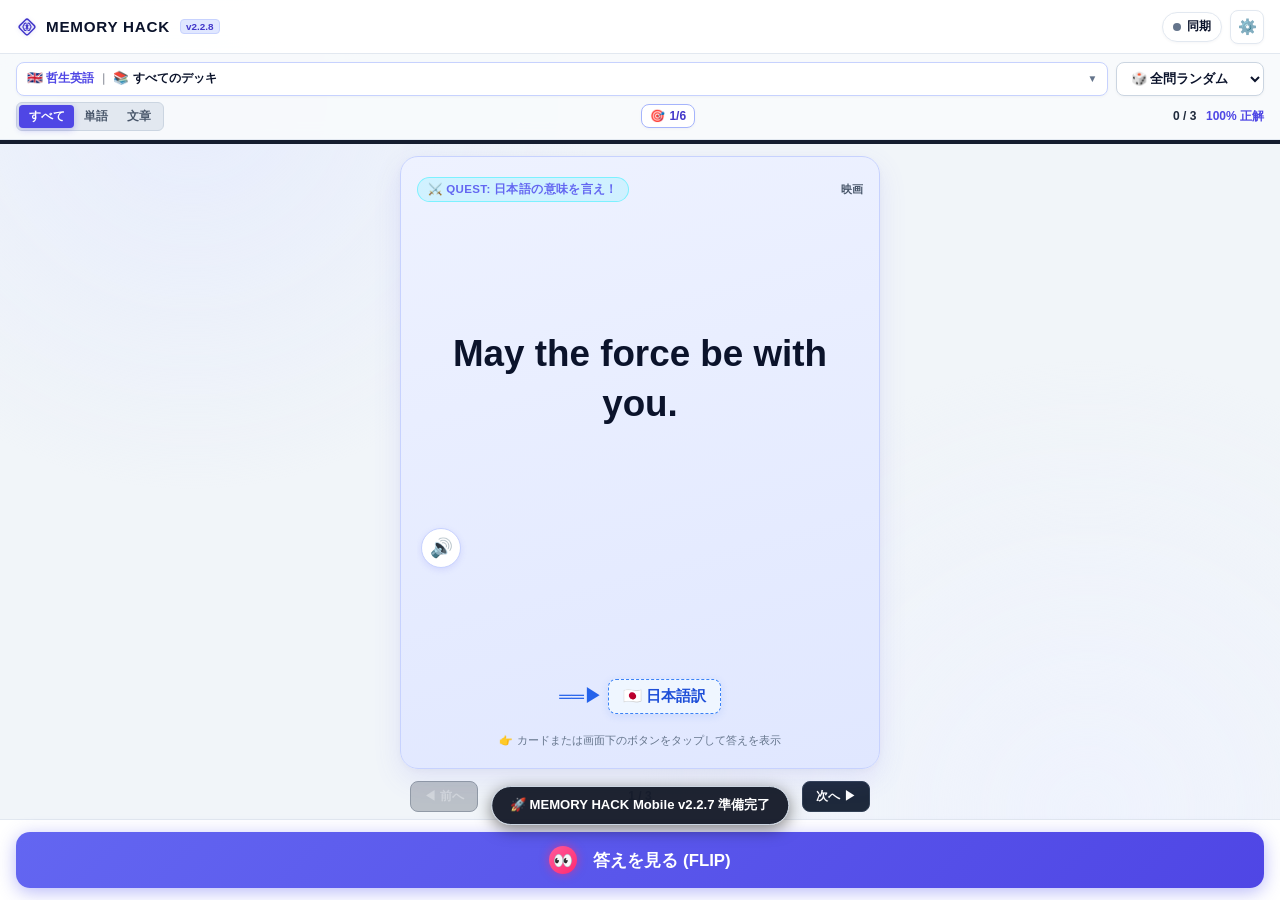
==== index.html @ 95573157 "feat: implement auto-player mode with option in study filter and thumb reach controls" ====
<!DOCTYPE html>
<html lang="ja">
<head>
  <meta charset="UTF-8">
  <meta name="viewport" content="width=device-width, initial-scale=1.0, maximum-scale=1.0, user-scalable=no, viewport-fit=cover">
  <title>MEMORY HACK Mobile</title>
  
  <!-- PWA & Mobile Web App Meta -->
  <link rel="manifest" href="manifest.json">
  <meta name="theme-color" content="#0a0e17">
  <meta name="mobile-web-app-capable" content="yes">
  <meta name="apple-mobile-web-app-capable" content="yes">
  <meta name="apple-mobile-web-app-status-bar-style" content="black-translucent">
  <meta name="apple-mobile-web-app-title" content="MEMORY HACK">
  <link rel="apple-touch-icon" sizes="192x192" href="assets/icon-192.png">
  <link rel="apple-touch-icon" sizes="512x512" href="assets/icon-512.png">
  <link rel="icon" type="image/png" sizes="192x192" href="assets/icon-192.png">
  <link rel="icon" type="image/png" sizes="512x512" href="assets/icon-512.png">
  <!-- Cache Prevention Meta -->
  <meta http-equiv="Cache-Control" content="no-cache, no-store, must-revalidate">
  <meta http-equiv="Pragma" content="no-cache">
  <meta http-equiv="Expires" content="0">

  <!-- Styles -->
  <link rel="stylesheet" href="css/mobile.css?v=2.2.8">
</head>
<body>

  <div id="app-container">

    <!-- PWA Install Banner -->
    <div id="pwa-install-banner" class="pwa-banner hidden">
      <span>📱 ホーム画面に追加してアプリとして使えます</span>
      <button class="btn-install-pwa" onclick="App.installPwa()">追加</button>
    </div>

    <!-- 1. Top Bar -->
    <header class="top-bar">
      <div class="brand-section">
        <span class="brand-logo" id="brand-logo">
          <span class="logo-sword" aria-label="Sword logo">⚔️</span>
          <svg class="logo-intellect" viewBox="0 0 24 24" width="22" height="22" fill="none" xmlns="http://www.w3.org/2000/svg" aria-label="Memory Hack intellect logo">
            <rect x="12" y="2.5" width="13.4" height="13.4" rx="2.5" transform="rotate(45 12 2.5)" stroke="currentColor" stroke-width="1.6" class="logo-svg-frame"/>
            <path d="M10.8 7.8C9.5 7.8 8.6 8.7 8.6 10C8.1 10.3 7.6 10.9 7.6 11.8C7.6 12.7 8.1 13.3 8.6 13.6C8.6 14.9 9.5 15.8 10.8 15.8" stroke="currentColor" stroke-width="1.3" stroke-linecap="round"/>
            <path d="M13.2 7.8C14.5 7.8 15.4 8.7 15.4 10C15.9 10.3 16.4 10.9 16.4 11.8C16.4 12.7 15.9 13.3 15.4 13.6C15.4 14.9 14.5 15.8 13.2 15.8" stroke="currentColor" stroke-width="1.3" stroke-linecap="round"/>
            <path d="M10.8 10.2H13.2M10.8 13.4H13.2M12 8.5V15.1" stroke="currentColor" stroke-width="1.2" stroke-linecap="round"/>
            <circle cx="12" cy="11.8" r="1.3" fill="currentColor"/>
          </svg>
          <img class="logo-muichiro" src="assets/muichiro_avatar.png" alt="時透無一郎">
        </span>
        <span class="brand-title">MEMORY HACK</span>
        <span class="brand-ver-badge">v2.2.8</span>
      </div>

      <div class="top-actions">
        <!-- 同期ボタン -->
        <button id="btn-sync" class="sync-btn" onclick="SyncManager.pullDeck()" title="Master Systemからカードを取得">
          <span id="sync-status-badge" class="sync-badge"></span>
          <span id="sync-status-label">同期</span>
        </button>

        <!-- 設定ボタン -->
        <button class="icon-btn" onclick="App.openSettingsModal()" title="設定">
          ⚙️
        </button>
      </div>
    </header>

    <!-- 2. Control & Filter Strip -->
    <section class="control-strip">
      <!-- 行1: デッキ選択ボトムシート起動ボタン ＆ 出題モードセレクター -->
      <div class="strip-row-1">
        <!-- デッキ階層選択ボタン -->
        <div class="deck-select-wrap">
          <button id="btn-deck-trigger" class="deck-chip-btn" onclick="App.openHierarchyModal()" title="学習プロジェクトおよびデッキ・ツリー階層を選択">
            <span id="deck-select-label" class="deck-label-text">📚 すべてのデッキ</span>
            <span class="dropdown-caret">▼</span>
          </button>
        </div>

        <!-- 5大出題モード選択セレクター -->
        <div class="mode-select-wrap">
          <select id="study-filter-mode" class="mobile-select mode-select" onchange="StudyManager.setFilterMode(this.value)">
            <option value="due">⏳ 忘却曲線の期日順</option>
            <option value="all_random">🎲 全問ランダム</option>
            <option value="weak">🔥 苦手カード優先</option>
            <option value="mistakes_today">🎯 誤答完全クリア特訓</option>
            <option value="sequence">🔢 シーケンス順出題</option>
            <option value="auto_play">🎧 オートプレイヤー</option>
          </select>
        </div>
      </div>

      <!-- 行2: 出題パターン ＆ 進捗 (単語/文章セレクターは汎用化に伴い非表示) -->
      <div class="strip-row-2">
        <!-- 単語/文章フィルター (非表示) -->
        <div class="type-filter-group hidden">
          <button class="type-filter-btn active" data-type="all">すべて</button>
          <button class="type-filter-btn" data-type="word">単語</button>
          <button class="type-filter-btn" data-type="sentence">文章</button>
        </div>

        <!-- パターン選択ボタン -->
        <button class="pattern-chip-btn" onclick="App.openModal('modal-patterns')">
          <span>🎯</span>
          <span id="pattern-btn-count">6/6</span>
        </button>

        <!-- 進捗情報 -->
        <div class="session-stats-info">
          <span id="session-progress-text">0 / 0</span>
          <span id="session-accuracy-text" class="stat-acc">100% 正解</span>
        </div>
      </div>
    </section>

    <!-- 3. Progress Bar -->
    <div class="progress-container">
      <div id="session-progress-bar" class="progress-bar-fill"></div>
    </div>

    <!-- 4. Main Stage (Card) -->
    <main class="stage-container">
      <div id="card-stage">
        <!-- JavaScript (StudyManager) により動的レンダリング -->
      </div>
    </main>

    <!-- 5. Bottom Action Bar (Thumb Reach Zone) -->
    <footer id="bottom-action-bar" class="bottom-bar">
      <!-- JavaScript (StudyManager) により動的レンダリング (FLIP / ⭕ / ❌) -->
    </footer>

  </div>

  <!-- ========================================================================
       MODAL: 第0階層 教科（プロジェクト）選択（ボトムシート型）
       ======================================================================== -->
  <div id="modal-project" class="modal-overlay hidden" onclick="App.closeModal('modal-project')">
    <div class="modal-sheet bottom-sheet project-sheet" onclick="event.stopPropagation()">
      <div class="modal-header">
        <div class="modal-title-wrap">
          <h3 class="modal-title">📁 教科（プロジェクト）の選択</h3>
          <span class="modal-subtitle">学習するプロジェクト（第0階層）を切り替えます</span>
        </div>
        <button class="modal-close-btn" onclick="App.closeModal('modal-project')">✕</button>
      </div>

      <div id="project-list-container" class="project-list-content">
        <!-- App.renderProjectList により動的レンダリング -->
      </div>
    </div>
  </div>

  <!-- ========================================================================
       MODAL: デッキツリー階層選択（ボトムシート／アコーディオン型）
       ======================================================================== -->
  <div id="modal-hierarchy" class="modal-overlay hidden" onclick="App.closeModal('modal-hierarchy')">
    <div class="modal-sheet bottom-sheet hierarchy-sheet" onclick="event.stopPropagation()">
      <div class="modal-header">
        <div class="modal-title-wrap">
          <h3 class="modal-title">📚 デッキ・ツリー階層の選択</h3>
          <span class="modal-subtitle">「すべて」または各個別デッキをワンタップ選択</span>
        </div>
        <button class="modal-close-btn" onclick="App.closeModal('modal-hierarchy')">✕</button>
      </div>

      <div id="hierarchy-tree-container" class="hierarchy-tree-content">
        <!-- Hierarchy.renderTreeSheet により動的レンダリング -->
      </div>
    </div>
  </div>

  <!-- ========================================================================
       MODAL: 出題パターン設定 (6種類)
       ======================================================================== -->
  <div id="modal-patterns" class="modal-overlay hidden" onclick="App.closeModal('modal-patterns')">
    <div class="modal-sheet" onclick="event.stopPropagation()">
      <div class="modal-header">
        <h3 class="modal-title">🎯 出題パターンの選択 (全6種)</h3>
        <button class="modal-close-btn" onclick="App.closeModal('modal-patterns')">✕</button>
      </div>

      <div class="pattern-grid">
        <label class="pattern-item">
          <input type="checkbox" name="pattern_checkbox" value="en_to_ja" checked>
          <span class="pattern-label">⚔️ 英語 ➔ 日本語 (意味暗記)</span>
        </label>
        <label class="pattern-item">
          <input type="checkbox" name="pattern_checkbox" value="ja_to_en" checked>
          <span class="pattern-label">🛡️ 日本語 ➔ 英語 (英作文・想起)</span>
        </label>
        <label class="pattern-item">
          <input type="checkbox" name="pattern_checkbox" value="audio_to_ja" checked>
          <span class="pattern-label">🎧 音声リスニング ➔ 日本語</span>
        </label>
        <label class="pattern-item">
          <input type="checkbox" name="pattern_checkbox" value="audio_to_en" checked>
          <span class="pattern-label">✍️ 音声ディクテーション ➔ 英語</span>
        </label>
        <label class="pattern-item">
          <input type="checkbox" name="pattern_checkbox" value="ja_to_audio" checked>
          <span class="pattern-label">🗣️ 日本語 ➔ 正しい発音確認</span>
        </label>
        <label class="pattern-item">
          <input type="checkbox" name="pattern_checkbox" value="en_to_audio" checked>
          <span class="pattern-label">🔊 英語 ➔ ネイティブ発音チェック</span>
        </label>
      </div>

      <div class="modal-actions-bar">
        <button class="btn-modal-action" onclick="App.toggleAllPatterns(true)">すべて選択</button>
        <button class="btn-modal-action" id="btn-pattern-deselect-all" onclick="App.toggleAllPatterns(false)">全解除 (英➔日のみ)</button>
        <button class="btn-modal-action primary" onclick="App.closeModal('modal-patterns')">決定</button>
      </div>
    </div>
  </div>

  <!-- ========================================================================
       MODAL: 設定 (Webhook URL / 音声など)
       ======================================================================== -->
  <div id="modal-settings" class="modal-overlay hidden" onclick="App.closeModal('modal-settings')">
    <div class="modal-sheet" onclick="event.stopPropagation()">
      <div class="modal-header">
        <div class="modal-title-wrap">
          <h3 class="modal-title">⚙️ 設定</h3>
          <span class="modal-subtitle">MEMORY HACK Mobile v2.2.8</span>
        </div>
        <button class="modal-close-btn" onclick="App.closeModal('modal-settings')">✕</button>
      </div>

      <div class="form-group">
        <label class="form-label">Master System (GAS Webhook URL)</label>
        <input type="url" id="setting-webhook-url" class="form-input" placeholder="https://script.google.com/macros/s/..." />
        <small style="color: var(--color-text-muted); font-size: 0.7rem; margin-top: 2px;">
          ※ 親PC（Master System）と同じGAS URLを指定することで、カードデータが自動受信されます。
        </small>
      </div>

      <div class="form-group" style="margin-top: 0.5rem;">
        <label class="form-checkbox-label">
          <input type="checkbox" id="setting-auto-audio" checked />
          <span>🔊 音声を自動再生する (リスニング出題時・解答表示時)</span>
        </label>
      </div>

      <!-- 利用者プロファイル設定 (家族マルチアカウント仕分け) -->
      <div class="form-group" style="margin-top: 0.8rem; padding-top: 0.8rem; border-top: 1px solid var(--border-color);">
        <label class="form-label" style="font-weight: 700; color: var(--color-cyan);">👤 このスマホの利用者 (プロファイル)</label>
        <select id="setting-device-profile" class="mobile-select" style="width: 100%; margin-top: 4px;">
          <option value="all">🌐 すべて (全員分の教材を受信)</option>
          <option value="father">👑 自分 (哲生)</option>
          <option value="son">👦 息子 (陽哲)</option>
          <option value="daughter">👧 娘 (恵蓮)</option>
          <option value="mother">👩 妻</option>
          <option value="guest">🌐 外部</option>
        </select>
        <small style="color: var(--color-text-muted); font-size: 0.7rem; margin-top: 2px; display: block;">
          ※ 設定後、「同期」を押すと、指定したメンバー宛ての教材だけに自動仕分けされます。
        </small>
      </div>

      <!-- テーマ設定 -->
      <div class="form-group" style="margin-top: 0.8rem; padding-top: 0.8rem; border-top: 1px solid var(--border-color);">
        <label class="form-label" style="font-weight: 700; color: var(--color-cyan);">🎨 ビジュアルテーマ</label>
        <select id="setting-mobile-theme" class="mobile-select" style="width: 100%; margin-top: 4px;" onchange="App.applyTheme(this.value)">
          <option value="light">ライト</option>
          <option value="dark">ダーク</option>
          <option value="bloxfruits">Roblox</option>
          <option value="muichiro">鬼滅（無一郎）</option>
        </select>
      </div>
<div class="form-group" style="margin-top: 1rem; padding-top: 0.8rem; border-top: 1px solid var(--color-border);">
        <label class="form-label" style="color: var(--color-accent-blue);">🔄 アプリの強制最新化</label>
        <button type="button" class="btn-modal-action" style="width: 100%; border-color: var(--color-accent-blue); color: var(--color-accent-blue);" onclick="App.forceRefresh()">
          🗑️ キャッシュを全消去して最新版を取得
        </button>
        <small style="color: var(--color-text-muted); font-size: 0.7rem; margin-top: 4px; display: block;">
          ※ カードの表示が変わらないなど、端末の古いキャッシュが残っている場合に実行してください。
        </small>
      </div>

      <div class="modal-actions-bar" style="margin-top: 1rem;">
        <button class="btn-modal-action" onclick="App.closeModal('modal-settings')">キャンセル</button>
        <button class="btn-modal-action primary" onclick="App.saveSettings()">保存する</button>
      </div>
    </div>
  </div>

  <!-- Toast Notification -->
  <div id="app-toast" class="toast"></div>

  <!-- Lightbox Modal for Universal Flashcard Image Zoom -->
  <div id="image-lightbox-modal" class="image-lightbox-modal hidden" onclick="StudyManager.closeLightbox()">
    <div class="lightbox-content-wrap" onclick="event.stopPropagation()">
      <button class="lightbox-close-btn" onclick="StudyManager.closeLightbox()" title="閉じる">✕</button>
      <img id="lightbox-img-el" class="lightbox-img" src="" alt="拡大画像">
    </div>
  </div>

  <!-- Scripts (Cache-busted with ?v=2.2.8) -->
  <script src="js/config.js?v=2.2.8"></script>
  <script src="js/storage.js?v=2.2.8"></script>
  <script src="js/srs.js?v=2.2.8"></script>
  <script src="js/hierarchy.js?v=2.2.8"></script>
  <script src="js/audio.js?v=2.2.8"></script>
  <script src="js/sync.js?v=2.2.8"></script>
  <script src="js/study.js?v=2.2.8"></script>
  <script src="js/app.js?v=2.2.8"></script>
</body>
</html>
---- css/mobile.css ----
/* ==========================================================================
   MEMORY HACK MOBILE - Dark Cyber & Blox Fruits Theme
   Optimized for Android / Mobile Touch Ergonomics
   ========================================================================== */

:root {
  --bg-main: #0a0e17;
  --bg-card: #121826;
  --bg-card-flipped: #151d2f;
  --bg-header: #0e1422;
  --border-color: #26334d;
  --border-focus: #00f0ff;
  
  --color-gold: #ffb800;
  --color-gold-glow: rgba(255, 184, 0, 0.35);
  --color-cyan: #00f0ff;
  --color-cyan-glow: rgba(0, 240, 255, 0.35);
  --color-green: #10b981;
  --color-red: #ef4444;
  --color-text-main: #f1f5f9;
  --color-text-sub: #94a3b8;
  --color-text-muted: #64748b;

  --safe-top: env(safe-area-inset-top, 0px);
  --safe-bottom: env(safe-area-inset-bottom, 0px);
}

* {
  box-sizing: border-box;
  margin: 0;
  padding: 0;
  -webkit-tap-highlight-color: transparent;
}

html, body {
  width: 100%;
  height: 100%;
  overflow: hidden;
  background-color: var(--bg-main);
  color: var(--color-text-main);
  font-family: -apple-system, BlinkMacSystemFont, "Segoe UI", Roboto, "Helvetica Neue", Arial, "Hiragino Kaku Gothic ProN", "Meiryo", sans-serif;
  touch-action: manipulation;
  user-select: none;
  -webkit-user-select: none;
}

#app-container {
  display: flex;
  flex-direction: column;
  height: 100%;
  height: 100dvh;
  padding-top: var(--safe-top);
  padding-bottom: var(--safe-bottom);
  position: relative;
}

/* ==========================================================================
   Top App Bar
   ========================================================================== */
.top-bar {
  display: flex;
  align-items: center;
  justify-content: space-between;
  padding: 0.6rem 1rem;
  background: var(--bg-header);
  border-bottom: 1px solid var(--border-color);
  z-index: 10;
}

.brand-section {
  display: flex;
  align-items: center;
  gap: 0.5rem;
}

.brand-logo {
  display: inline-flex;
  align-items: center;
  justify-content: center;
  font-size: 1.25rem;
  filter: drop-shadow(0 0 4px var(--color-cyan));
  vertical-align: middle;
}

.brand-logo .logo-sword {
  display: inline-block;
  line-height: 1;
}

.brand-logo .logo-intellect {
  display: none;
  width: 22px;
  height: 22px;
}

.brand-logo .logo-muichiro {
  display: none;
}

.brand-title {
  font-size: 0.95rem;
  font-weight: 800;
  letter-spacing: 0.05em;
  background: linear-gradient(135deg, #00f0ff 0%, #ffb800 100%);
  -webkit-background-clip: text;
  -webkit-text-fill-color: transparent;
}

.brand-ver-badge {
  font-size: 0.62rem;
  font-weight: 800;
  background: rgba(0, 240, 255, 0.12);
  color: var(--color-cyan);
  border: 1px solid rgba(0, 240, 255, 0.4);
  padding: 1px 5px;
  border-radius: 4px;
  letter-spacing: 0;
  margin-left: 2px;
}

/* ==========================================================================
   Project Pill Selector (Tier 0 / 教科選択)
   ========================================================================== */
.project-pill-wrap {
  display: flex;
  align-items: center;
  flex-shrink: 1;
  min-width: 0;
  margin: 0 0.4rem;
}

.project-pill-btn {
  display: inline-flex;
  align-items: center;
  gap: 0.35rem;
  background: rgba(0, 240, 255, 0.08);
  border: 1px solid rgba(0, 240, 255, 0.35);
  border-radius: 9999px;
  padding: 0.32rem 0.65rem;
  color: var(--color-text-main);
  font-size: 0.76rem;
  font-weight: 700;
  cursor: pointer;
  max-width: 140px;
  transition: all 0.2s ease;
  white-space: nowrap;
}

.project-pill-btn:hover, .project-pill-btn:active {
  background: rgba(0, 240, 255, 0.18);
  border-color: var(--color-cyan);
  box-shadow: 0 0 10px var(--color-cyan-glow);
}

#project-icon {
  font-size: 0.95rem;
  line-height: 1;
  flex-shrink: 0;
}

#project-name {
  overflow: hidden;
  text-overflow: ellipsis;
  white-space: nowrap;
}

.project-pill-btn .dropdown-caret {
  font-size: 0.65rem;
  color: var(--color-cyan);
  margin-left: 2px;
  flex-shrink: 0;
}

.top-actions {
  display: flex;
  align-items: center;
  gap: 0.5rem;
  flex-shrink: 0;
}

.sync-btn {
  display: inline-flex;
  align-items: center;
  gap: 0.35rem;
  background: #1a2336;
  border: 1px solid var(--border-color);
  border-radius: 9999px;
  padding: 0.35rem 0.65rem;
  color: var(--color-text-main);
  font-size: 0.75rem;
  font-weight: 600;
  cursor: pointer;
  transition: all 0.2s ease;
  flex-shrink: 0;
  white-space: nowrap;
}

.sync-badge {
  width: 8px;
  height: 8px;
  border-radius: 50%;
  background: #64748b;
}

.sync-badge.syncing {
  background: var(--color-gold);
  box-shadow: 0 0 8px var(--color-gold);
  animation: pulse 1s infinite;
}

.sync-badge.success {
  background: var(--color-green);
  box-shadow: 0 0 6px var(--color-green);
}

.sync-badge.update-available {
  background: var(--color-cyan);
  box-shadow: 0 0 8px var(--color-cyan);
  animation: pulse 1s infinite;
}

.sync-badge.error {
  background: var(--color-red);
}

@keyframes pulse {
  0% { transform: scale(1); opacity: 1; }
  50% { transform: scale(1.3); opacity: 0.6; }
  100% { transform: scale(1); opacity: 1; }
}

.icon-btn {
  background: #1a2336;
  border: 1px solid var(--border-color);
  border-radius: 8px;
  width: 34px;
  height: 34px;
  display: flex;
  align-items: center;
  justify-content: center;
  font-size: 0.95rem;
  cursor: pointer;
  color: var(--color-text-main);
}

/* ==========================================================================
   Filter & Deck Control Strip
   ========================================================================== */
.control-strip {
  display: flex;
  flex-direction: column;
  gap: 0.4rem;
  padding: 0.5rem 1rem;
  background: rgba(14, 20, 34, 0.75);
  border-bottom: 1px solid rgba(38, 51, 77, 0.5);
  backdrop-filter: blur(8px);
}

.strip-row-1 {
  display: flex;
  gap: 0.5rem;
  align-items: center;
}

.deck-select-wrap {
  flex: 1;
  min-width: 0;
}

.deck-chip-btn {
  width: 100%;
  background: #151d2f;
  border: 1px solid var(--border-color);
  color: var(--color-text-main);
  padding: 0.45rem 0.6rem;
  border-radius: 8px;
  font-size: 0.78rem;
  font-weight: 700;
  display: flex;
  align-items: center;
  justify-content: space-between;
  gap: 0.35rem;
  cursor: pointer;
  text-align: left;
  transition: all 0.2s ease;
  min-width: 0;
}

.deck-chip-btn:active {
  border-color: var(--color-cyan);
  background: #1a243a;
}

.deck-label-text {
  overflow: hidden;
  text-overflow: ellipsis;
  white-space: nowrap;
  flex: 1;
  min-width: 0;
  display: inline-flex;
  align-items: center;
  gap: 0.2rem;
}

.deck-trigger-proj {
  font-weight: 800;
  color: var(--color-cyan);
  flex-shrink: 0;
  font-size: 0.78rem;
}

.deck-trigger-sep {
  opacity: 0.45;
  font-size: 0.7rem;
  flex-shrink: 0;
  margin: 0 1px;
}

.deck-trigger-deck {
  overflow: hidden;
  text-overflow: ellipsis;
  white-space: nowrap;
  min-width: 0;
  font-size: 0.78rem;
}

.dropdown-caret {
  font-size: 0.62rem;
  color: var(--color-text-muted);
}

.mode-select-wrap {
  flex: 0 0 148px;
  max-width: 155px;
}

.mode-select {
  width: 100%;
  background: #151d2f;
  border: 1px solid var(--color-gold);
  color: var(--color-gold);
  padding: 0.42rem 0.45rem;
  border-radius: 8px;
  font-size: 0.74rem;
  font-weight: 700;
  outline: none;
  cursor: pointer;
}

.mobile-select {
  width: 100%;
  background: #151d2f;
  border: 1px solid var(--border-color);
  color: var(--color-text-main);
  padding: 0.45rem 0.6rem;
  border-radius: 8px;
  font-size: 0.82rem;
  font-weight: 600;
  outline: none;
}

.pattern-chip-btn {
  background: #151d2f;
  border: 1px solid var(--color-gold);
  color: var(--color-gold);
  border-radius: 8px;
  padding: 0.25rem 0.5rem;
  font-size: 0.75rem;
  font-weight: 700;
  white-space: nowrap;
  display: flex;
  align-items: center;
  gap: 0.25rem;
  cursor: pointer;
}

.strip-row-2 {
  display: flex;
  justify-content: space-between;
  align-items: center;
}

.type-filter-group {
  display: flex;
  background: #151d2f;
  border-radius: 6px;
  padding: 2px;
  border: 1px solid var(--border-color);
}

.type-filter-btn {
  background: transparent;
  border: none;
  color: var(--color-text-sub);
  padding: 0.25rem 0.6rem;
  border-radius: 4px;
  font-size: 0.72rem;
  font-weight: 600;
  cursor: pointer;
}

.type-filter-btn.active {
  background: #26334d;
  color: var(--color-cyan);
}

.session-stats-info {
  display: flex;
  align-items: center;
  gap: 0.6rem;
  font-size: 0.75rem;
  color: var(--color-text-sub);
  font-weight: 600;
}

.stat-acc {
  color: var(--color-gold);
}

/* ==========================================================================
   Progress Bar
   ========================================================================== */
.progress-container {
  width: 100%;
  height: 4px;
  background: #151d2f;
  position: relative;
}

.progress-bar-fill {
  height: 100%;
  background: linear-gradient(90deg, var(--color-cyan) 0%, var(--color-gold) 100%);
  width: 0%;
  transition: width 0.25s ease;
  box-shadow: 0 0 6px var(--color-cyan);
}

/* ==========================================================================
   Card Main Stage
   ========================================================================== */
.stage-container {
  flex: 1;
  display: flex;
  flex-direction: column;
  padding: 0.75rem 1rem;
  overflow-y: auto;
  position: relative;
}

.study-card {
  flex: none;
  min-height: 280px;
  background: var(--bg-card);
  border: 2px solid var(--border-color);
  border-radius: 16px;
  display: flex;
  flex-direction: column;
  padding: 1.25rem 1rem;
  position: relative;
  box-shadow: 0 8px 24px rgba(0, 0, 0, 0.4);
  cursor: pointer;
  transition: border-color 0.2s, background 0.2s, transform 0.15s ease;
}

.study-card:active {
  transform: scale(0.99);
}

.study-card.is-flipped {
  background: var(--bg-card-flipped);
  border-color: #3b4d75;
}

.card-top-info {
  display: flex;
  align-items: center;
  justify-content: space-between;
  margin-bottom: 1rem;
}

.quest-badge {
  font-size: 0.72rem;
  font-weight: 800;
  letter-spacing: 0.03em;
  padding: 0.25rem 0.65rem;
  border-radius: 9999px;
  text-transform: uppercase;
  border: 1px solid transparent;
}

.badge-en-ja { background: rgba(0, 240, 255, 0.12); color: var(--color-cyan); border-color: rgba(0, 240, 255, 0.4); }
.badge-ja-en { background: rgba(255, 184, 0, 0.12); color: var(--color-gold); border-color: rgba(255, 184, 0, 0.4); }
.badge-audio-ja, .badge-audio-en { background: rgba(168, 85, 247, 0.15); color: #c084fc; border-color: rgba(168, 85, 247, 0.4); }
.badge-ja-audio, .badge-en-audio { background: rgba(16, 185, 129, 0.15); color: var(--color-green); border-color: rgba(16, 185, 129, 0.4); }
.badge-default { background: #26334d; color: #fff; }

.deck-tag {
  font-size: 0.7rem;
  color: var(--color-text-muted);
  font-weight: 600;
}

.card-body {
  flex: 1;
  display: flex;
  flex-direction: column;
  justify-content: flex-start;
  align-items: center;
  text-align: center;
  width: 100%;
}

.card-body > .card-prompt-container,
.card-body > .card-answer-block,
.card-body > .audio-prompt-box {
  margin: auto 0;
}

.card-prompt-container {
  width: 100%;
  text-align: center;
  padding: 12px 4px;
  box-sizing: border-box;
}

.card-prompt-target {
  margin: 10px 0;
  width: 100%;
  text-align: center;
}

.card-target-guide {
  color: #38bdf8;
  font-size: 1.05rem;
  font-weight: bold;
  margin-top: 12px;
  text-align: center;
}

.card-answer-badge {
  font-size: 0.85rem;
  color: #94a3b8;
  margin-bottom: 6px;
  text-align: center;
}

/* 繝｢繝舌う繝ｫ迚亥・鬘碁擇繝ｻ隗｣遲秘擇繝・く繧ｹ繝医・謾ｹ陦後♀繧医・繧ｹ繝壹・繧ｹ菫晄戟 (v2.2.4) */
.card-prompt-text,
.card-prompt-text span,
.card-prompt-target,
.card-prompt-target span,
.card-answer-main,
.card-answer-main span {
  white-space: pre-wrap;
  word-break: break-word;
}

.card-prompt-text {
  font-size: 1.75rem;
  font-weight: 800;
  line-height: 1.35;
  word-break: break-word;
  white-space: pre-wrap;
}

.card-prompt-text.en {
  color: var(--color-gold);
  text-shadow: 0 0 12px var(--color-gold-glow);
}

.card-prompt-text.ja {
  color: var(--color-text-main);
}

/* Audio Prompt in question mode */
.audio-prompt-box {
  display: flex;
  flex-direction: column;
  align-items: center;
  gap: 0.8rem;
  padding: 1.5rem;
  border-radius: 12px;
  background: rgba(168, 85, 247, 0.1);
  border: 1px dashed rgba(168, 85, 247, 0.4);
}

.audio-pulse-icon {
  font-size: 3rem;
  animation: float-pulse 2s infinite ease-in-out;
}

@keyframes float-pulse {
  0%, 100% { transform: scale(1); }
  50% { transform: scale(1.15); filter: drop-shadow(0 0 12px #a855f7); }
}

.audio-prompt-text {
  font-size: 0.85rem;
  color: #c084fc;
  font-weight: 700;
}

/* Flipped Answer Content */
.card-answer-block {
  width: 100%;
  margin-bottom: 0.8rem;
}

.card-answer-row {
  display: flex;
  align-items: center;
  justify-content: center;
  gap: 0.6rem;
  margin-bottom: 0.25rem;
}

.card-answer-main {
  font-size: 1.8rem;
  font-weight: 900;
  line-height: 1.3;
  white-space: pre-wrap;
  word-break: break-word;
}

.card-answer-main.en {
  color: var(--color-gold);
  text-shadow: 0 0 12px var(--color-gold-glow);
}

.card-answer-main.ja {
  color: var(--color-cyan);
  text-shadow: 0 0 12px var(--color-cyan-glow);
}

.speaker-btn {
  background: #1a2336;
  border: 1px solid var(--border-color);
  border-radius: 50%;
  width: 40px;
  height: 40px;
  font-size: 1.15rem;
  cursor: pointer;
  display: flex;
  align-items: center;
  justify-content: center;
  color: #fff;
  flex-shrink: 0;
  transition: transform 0.1s;
}

.speaker-btn:active {
  transform: scale(0.9);
  background: var(--color-cyan);
}

.card-answer-sub {
  font-size: 1rem;
  color: var(--color-text-sub);
  font-weight: 600;
}

/* Example Box */
.example-box {
  width: 100%;
  background: rgba(14, 20, 34, 0.85);
  border: 1px solid var(--border-color);
  border-radius: 10px;
  padding: 0.75rem;
  margin-top: 0.6rem;
  text-align: left;
}

.example-header {
  display: flex;
  justify-content: space-between;
  align-items: center;
  margin-bottom: 0.3rem;
}

.example-badge {
  font-size: 0.65rem;
  font-weight: 800;
  background: #26334d;
  color: var(--color-cyan);
  padding: 2px 6px;
  border-radius: 4px;
}

.example-speaker-btn {
  background: transparent;
  border: none;
  font-size: 0.85rem;
  cursor: pointer;
  color: var(--color-text-sub);
}

.example-en {
  font-size: 0.9rem;
  color: #e2e8f0;
  line-height: 1.4;
  margin-bottom: 0.25rem;
}

.example-ja {
  font-size: 0.78rem;
  color: var(--color-text-sub);
  line-height: 1.35;
}

/* Advice Accordion */
.advice-accordion {
  width: 100%;
  background: rgba(255, 184, 0, 0.06);
  border: 1px solid rgba(255, 184, 0, 0.25);
  border-radius: 10px;
  padding: 0.6rem;
  margin-top: 0.6rem;
  text-align: left;
  cursor: default;
}

.advice-header {
  display: flex;
  justify-content: space-between;
  align-items: center;
}

.advice-title {
  font-size: 0.75rem;
  font-weight: 700;
  color: var(--color-gold);
}

.advice-arrow {
  font-size: 0.65rem;
  color: var(--color-gold);
}

.advice-body {
  margin-top: 0.5rem;
  font-size: 0.75rem;
  line-height: 1.45;
  color: #cbd5e1;
  white-space: pre-line;
  border-top: 1px dashed rgba(255, 184, 0, 0.2);
  padding-top: 0.5rem;
}

.card-flip-hint {
  font-size: 0.68rem;
  color: var(--color-text-muted);
  text-align: center;
  margin-top: 0.5rem;
}

/* ==========================================================================
   Bottom Action Bar (Thumb Reach Zone)
   ========================================================================== */
.bottom-bar {
  padding: 0.75rem 1rem;
  background: var(--bg-header);
  border-top: 1px solid var(--border-color);
  display: flex;
  gap: 0.75rem;
  z-index: 10;
  flex-shrink: 0;
}

.btn-action {
  flex: 1;
  height: 56px;
  border-radius: 14px;
  border: none;
  font-size: 1.05rem;
  font-weight: 800;
  display: flex;
  align-items: center;
  justify-content: center;
  gap: 0.5rem;
  cursor: pointer;
  box-shadow: 0 4px 12px rgba(0, 0, 0, 0.3);
  transition: transform 0.1s ease, filter 0.1s ease;
}

.btn-action:active {
  transform: scale(0.96);
  filter: brightness(1.2);
}

.btn-flip {
  background: linear-gradient(135deg, #1e293b 0%, #334155 100%);
  color: var(--color-cyan);
  border: 1.5px solid var(--color-cyan);
  box-shadow: 0 0 12px var(--color-cyan-glow);
}

.btn-wrong {
  background: linear-gradient(135deg, #7f1d1d 0%, #991b1b 100%);
  color: #fff;
  border: 1.5px solid var(--color-red);
}

.btn-correct {
  background: linear-gradient(135deg, #065f46 0%, #047857 100%);
  color: #fff;
  border: 1.5px solid var(--color-green);
  box-shadow: 0 0 12px rgba(16, 185, 129, 0.3);
}

.action-icon {
  font-size: 1.25rem;
}

/* ==========================================================================
   Modals
   ========================================================================== */
.modal-overlay {
  position: fixed;
  top: 0;
  left: 0;
  right: 0;
  bottom: 0;
  background: rgba(0, 0, 0, 0.75);
  backdrop-filter: blur(4px);
  z-index: 100;
  display: flex;
  align-items: flex-end;
}

.modal-overlay.hidden {
  display: none;
}

.modal-sheet {
  width: 100%;
  max-height: 85vh;
  background: #121826;
  border-top-left-radius: 20px;
  border-top-right-radius: 20px;
  border: 1px solid var(--border-color);
  border-bottom: none;
  padding: 1.25rem 1rem calc(1.25rem + var(--safe-bottom));
  display: flex;
  flex-direction: column;
  gap: 1rem;
  overflow-y: auto;
  animation: slideUp 0.25s ease-out;
}

@keyframes slideUp {
  from { transform: translateY(100%); }
  to { transform: translateY(0); }
}

.modal-header {
  display: flex;
  justify-content: space-between;
  align-items: center;
  border-bottom: 1px solid var(--border-color);
  padding-bottom: 0.75rem;
}

.modal-title {
  font-size: 1.05rem;
  font-weight: 800;
  color: var(--color-gold);
}

.modal-close-btn {
  background: transparent;
  border: none;
  font-size: 1.25rem;
  color: var(--color-text-sub);
  cursor: pointer;
}

.pattern-grid {
  display: grid;
  grid-template-columns: 1fr;
  gap: 0.6rem;
}

.pattern-item {
  display: flex;
  align-items: center;
  gap: 0.75rem;
  background: #1a2336;
  padding: 0.65rem 0.85rem;
  border-radius: 10px;
  border: 1px solid var(--border-color);
}

.pattern-item input[type="checkbox"] {
  width: 18px;
  height: 18px;
  accent-color: var(--color-gold);
}

.pattern-label {
  font-size: 0.85rem;
  font-weight: 600;
  color: var(--color-text-main);
}

.modal-actions-bar {
  display: flex;
  gap: 0.5rem;
  margin-top: 0.5rem;
}

.btn-modal-action {
  flex: 1;
  padding: 0.6rem;
  border-radius: 8px;
  border: 1px solid var(--border-color);
  background: #1a2336;
  color: var(--color-text-main);
  font-size: 0.8rem;
  font-weight: 700;
  cursor: pointer;
}

.btn-modal-action.primary {
  background: var(--color-gold);
  color: #0b0f19;
  border-color: var(--color-gold);
}

/* Settings Form */
.form-group {
  display: flex;
  flex-direction: column;
  gap: 0.35rem;
}

.form-label {
  font-size: 0.8rem;
  font-weight: 700;
  color: var(--color-text-sub);
}

.form-input {
  background: #1a2336;
  border: 1px solid var(--border-color);
  border-radius: 8px;
  padding: 0.6rem 0.75rem;
  color: #fff;
  font-size: 0.85rem;
  outline: none;
}

.form-input:focus {
  border-color: var(--color-cyan);
}

.form-checkbox-label {
  display: flex;
  align-items: center;
  gap: 0.6rem;
  font-size: 0.85rem;
  color: #f1f5f9;
  cursor: pointer;
}

/* Toast */
.toast {
  position: fixed;
  bottom: calc(75px + var(--safe-bottom));
  left: 50%;
  transform: translateX(-50%) translateY(20px);
  background: rgba(18, 24, 38, 0.95);
  border: 1px solid var(--border-color);
  color: #fff;
  padding: 0.6rem 1.1rem;
  border-radius: 9999px;
  font-size: 0.82rem;
  font-weight: 600;
  box-shadow: 0 4px 16px rgba(0, 0, 0, 0.5);
  opacity: 0;
  pointer-events: none;
  transition: all 0.25s ease;
  z-index: 200;
  white-space: nowrap;
}

.toast.show {
  transform: translateX(-50%) translateY(0);
  opacity: 1;
}

.toast.success { border-color: var(--color-green); color: #6ee7b7; }
.toast.error { border-color: var(--color-red); color: #fca5a5; }
.toast.warn { border-color: var(--color-gold); color: #fde047; }

/* Empty & Completed States */
.empty-state-box, .completed-box {
  display: flex;
  flex-direction: column;
  align-items: center;
  justify-content: center;
  text-align: center;
  padding: 2rem 1rem;
  gap: 0.8rem;
  margin: auto;
}

.empty-icon, .completed-icon {
  font-size: 3.5rem;
}

.btn-sync-action, .btn-restart {
  background: linear-gradient(135deg, var(--color-cyan) 0%, #0284c7 100%);
  color: #0b0f19;
  border: none;
  font-size: 0.95rem;
  font-weight: 800;
  padding: 0.75rem 1.5rem;
  border-radius: 12px;
  cursor: pointer;
  box-shadow: 0 0 12px var(--color-cyan-glow);
}

.completed-stats-grid {
  display: flex;
  gap: 0.75rem;
  margin: 1rem 0;
}

.c-stat-box {
  background: #1a2336;
  border: 1px solid var(--border-color);
  padding: 0.6rem 1rem;
  border-radius: 10px;
  display: flex;
  flex-direction: column;
  gap: 0.2rem;
}

.c-stat-label { font-size: 0.7rem; color: var(--color-text-sub); }
.c-stat-val { font-size: 1.25rem; font-weight: 900; }
.text-correct { color: var(--color-green); }
.text-gold { color: var(--color-gold); }

/* PWA Install Banner */
.pwa-banner {
  background: linear-gradient(90deg, #1e293b, #0f172a);
  border-bottom: 1px solid var(--color-cyan);
  padding: 0.5rem 1rem;
  display: flex;
  align-items: center;
  justify-content: space-between;
  font-size: 0.78rem;
  color: #ffffff;
}

.pwa-banner.hidden { display: none; }

.btn-install-pwa {
  background: var(--color-cyan);
  color: #0b0f19;
  border: none;
  padding: 0.25rem 0.6rem;
  border-radius: 6px;
  font-weight: 800;
  font-size: 0.75rem;
  cursor: pointer;
}

/* ==========================================================================
   Bottom Sheet Modal (Hierarchy Tree & Mobile Ergonomics)
   ========================================================================== */
.bottom-sheet {
  position: absolute;
  bottom: 0;
  left: 0;
  right: 0;
  max-height: 85vh;
  border-bottom-left-radius: 0 !important;
  border-bottom-right-radius: 0 !important;
  border-top-left-radius: 20px !important;
  border-top-right-radius: 20px !important;
  display: flex;
  flex-direction: column;
  animation: slideUp 0.28s cubic-bezier(0.16, 1, 0.3, 1) forwards;
  box-shadow: 0 -8px 32px rgba(0, 0, 0, 0.65);
}

@keyframes slideUp {
  from { transform: translateY(100%); }
  to { transform: translateY(0); }
}

.modal-title-wrap {
  display: flex;
  flex-direction: column;
  gap: 2px;
}

.modal-subtitle {
  font-size: 0.7rem;
  color: var(--color-text-sub);
  font-weight: 500;
}

/* ==========================================================================
   Project Bottom Sheet (Tier 0 List)
   ========================================================================== */
.project-sheet {
  max-height: 80vh;
}

.project-list-content {
  overflow-y: auto;
  max-height: calc(80vh - 75px);
  padding: 0.6rem 0.4rem 2rem 0.4rem;
  display: flex;
  flex-direction: column;
  gap: 0.65rem;
  -webkit-overflow-scrolling: touch;
}

.project-item {
  display: flex;
  align-items: center;
  justify-content: space-between;
  padding: 0.85rem 1rem;
  background: linear-gradient(135deg, rgba(26, 35, 54, 0.9) 0%, rgba(18, 24, 38, 0.95) 100%);
  border: 1.5px solid var(--border-color);
  border-radius: 12px;
  cursor: pointer;
  transition: all 0.2s ease;
}

.project-item:hover, .project-item:active {
  border-color: rgba(0, 240, 255, 0.5);
  background: rgba(26, 35, 54, 1);
}

.project-item.active {
  border-color: var(--color-cyan);
  background: linear-gradient(135deg, rgba(0, 240, 255, 0.12) 0%, rgba(26, 35, 54, 0.95) 100%);
  box-shadow: 0 0 16px var(--color-cyan-glow);
}

.project-item-left {
  display: flex;
  align-items: center;
  gap: 0.75rem;
  min-width: 0;
}

.project-item-icon {
  font-size: 1.5rem;
  line-height: 1;
  flex-shrink: 0;
}

.project-item-info {
  display: flex;
  flex-direction: column;
  gap: 3px;
  min-width: 0;
}

.project-item-name {
  font-size: 0.95rem;
  font-weight: 800;
  color: var(--color-text-main);
  overflow: hidden;
  text-overflow: ellipsis;
  white-space: nowrap;
}

.project-item-desc {
  font-size: 0.74rem;
  color: var(--color-text-sub);
  overflow: hidden;
  text-overflow: ellipsis;
  white-space: nowrap;
}

.project-item-right {
  display: flex;
  align-items: center;
  gap: 0.6rem;
  flex-shrink: 0;
}

.project-card-badge {
  font-size: 0.74rem;
  font-weight: 700;
  background: #1a2336;
  color: var(--color-cyan);
  border: 1px solid rgba(0, 240, 255, 0.35);
  padding: 3px 8px;
  border-radius: 9999px;
}

.btn-project-select {
  background: #1a2336;
  border: 1px solid var(--border-color);
  color: var(--color-text-main);
  padding: 0.4rem 0.8rem;
  border-radius: 8px;
  font-size: 0.78rem;
  font-weight: 700;
  cursor: pointer;
  transition: all 0.2s ease;
}

.project-item.active .btn-project-select {
  background: var(--color-cyan);
  color: #0a0e17;
  border-color: var(--color-cyan);
  box-shadow: 0 0 10px var(--color-cyan-glow);
}

/* ==========================================================================
   Hierarchy Modal Tier 0 Project Selector Strip (第0階層 教科セレクター帯)
   ========================================================================== */
.hierarchy-tier0-section {
  background: linear-gradient(135deg, rgba(30, 41, 59, 0.75) 0%, rgba(15, 23, 42, 0.85) 100%);
  border: 1px solid rgba(56, 189, 248, 0.25);
  border-radius: 12px;
  padding: 10px 12px;
  margin-bottom: 12px;
  box-shadow: 0 4px 14px rgba(0, 0, 0, 0.25);
}

.hierarchy-tier0-label {
  display: flex;
  align-items: center;
  justify-content: space-between;
  margin-bottom: 8px;
}

.hierarchy-tier0-title {
  font-size: 0.78rem;
  font-weight: 700;
  color: #38bdf8;
  letter-spacing: 0.03em;
  text-transform: uppercase;
  display: flex;
  align-items: center;
  gap: 4px;
}

.hierarchy-tier0-count {
  font-size: 0.72rem;
  color: #94a3b8;
  background: rgba(255, 255, 255, 0.08);
  padding: 2px 8px;
  border-radius: 10px;
}

.hierarchy-tier0-pills {
  display: flex;
  gap: 8px;
  overflow-x: auto;
  padding-bottom: 4px;
  scrollbar-width: none;
  -webkit-overflow-scrolling: touch;
}

.hierarchy-tier0-pills::-webkit-scrollbar {
  display: none;
}

.tier0-pill {
  display: inline-flex;
  align-items: center;
  gap: 6px;
  background: rgba(15, 23, 42, 0.75);
  border: 1px solid rgba(255, 255, 255, 0.15);
  border-radius: 20px;
  padding: 6px 12px;
  font-size: 0.82rem;
  font-weight: 600;
  color: #cbd5e1;
  white-space: nowrap;
  cursor: pointer;
  transition: all 0.2s cubic-bezier(0.4, 0, 0.2, 1);
  flex-shrink: 0;
  user-select: none;
}

.tier0-pill:hover, .tier0-pill:active {
  background: rgba(56, 189, 248, 0.15);
  border-color: rgba(56, 189, 248, 0.45);
  color: #ffffff;
  transform: translateY(-1px);
}

.tier0-pill.active {
  background: linear-gradient(135deg, rgba(14, 165, 233, 0.35) 0%, rgba(2, 132, 199, 0.45) 100%);
  border-color: #38bdf8;
  color: #ffffff;
  box-shadow: 0 0 10px rgba(56, 189, 248, 0.35);
}

.tier0-pill-icon {
  font-size: 0.95rem;
  line-height: 1;
}

.tier0-pill-name {
  font-size: 0.82rem;
  font-weight: 700;
}

.tier0-pill-count {
  font-size: 0.72rem;
  color: #94a3b8;
  font-weight: 500;
}

.tier0-pill.active .tier0-pill-count {
  color: #bae6fd;
}

.tier0-pill-check {
  font-size: 0.75rem;
  color: #38bdf8;
  font-weight: bold;
}

/* Hierarchy Tree Accordion Content */
.hierarchy-tree-content {
  overflow-y: auto;
  max-height: calc(85vh - 75px);
  padding: 0.6rem 0.4rem 2rem 0.4rem;
  display: flex;
  flex-direction: column;
  gap: 0.5rem;
  -webkit-overflow-scrolling: touch;
}

.hierarchy-tree-item.all-item {
  display: flex;
  align-items: center;
  justify-content: space-between;
  padding: 0.85rem 1rem;
  background: linear-gradient(135deg, rgba(0, 240, 255, 0.12) 0%, rgba(26, 35, 54, 0.85) 100%);
  border: 1px solid var(--border-color);
  border-radius: 12px;
  cursor: pointer;
  transition: all 0.2s ease;
}

.hierarchy-tree-item.all-item.active {
  border-color: var(--color-cyan);
  box-shadow: 0 0 14px var(--color-cyan-glow);
}

.hierarchy-item-left {
  display: flex;
  align-items: center;
  gap: 0.6rem;
}

.hierarchy-icon {
  font-size: 1.25rem;
  line-height: 1;
}

.hierarchy-item-info {
  display: flex;
  flex-direction: column;
  gap: 2px;
}

.hierarchy-item-name {
  font-size: 0.9rem;
  font-weight: 800;
  color: var(--color-text-main);
}

.hierarchy-item-sub {
  font-size: 0.72rem;
  color: var(--color-text-sub);
}

.hierarchy-item-right {
  display: flex;
  align-items: center;
  gap: 0.5rem;
}

.hierarchy-count-badge {
  font-size: 0.72rem;
  font-weight: 700;
  background: #1a2336;
  color: var(--color-cyan);
  border: 1px solid rgba(0, 240, 255, 0.3);
  padding: 2px 7px;
  border-radius: 9999px;
}

.hierarchy-count-badge.tier2 {
  color: var(--color-gold);
  border-color: rgba(255, 184, 0, 0.3);
}

.hierarchy-count-badge.tier3 {
  color: var(--color-text-sub);
  border-color: var(--border-color);
}

.btn-tree-select, .btn-tier-select {
  background: #1a2336;
  border: 1px solid var(--border-color);
  color: var(--color-text-main);
  padding: 0.35rem 0.7rem;
  border-radius: 6px;
  font-size: 0.75rem;
  font-weight: 700;
  cursor: pointer;
  white-space: nowrap;
  transition: all 0.2s ease;
}

.btn-tree-select.selected, .btn-tier-select.selected {
  background: var(--color-cyan);
  color: #0a0e17;
  border-color: var(--color-cyan);
  box-shadow: 0 0 8px var(--color-cyan-glow);
}

.btn-tier-select.tier2.selected {
  background: var(--color-gold);
  color: #0a0e17;
  border-color: var(--color-gold);
  box-shadow: 0 0 8px var(--color-gold-glow);
}

.hierarchy-tree-separator {
  display: flex;
  align-items: center;
  margin: 0.5rem 0 0.2rem 0;
  color: var(--color-text-muted);
  font-size: 0.72rem;
  font-weight: 700;
  letter-spacing: 0.05em;
}

.hierarchy-tree-separator::before, .hierarchy-tree-separator::after {
  content: '';
  flex: 1;
  border-bottom: 1px dashed var(--border-color);
  margin: 0 0.5rem;
}

.hierarchy-tier1-group {
  background: #121826;
  border: 1px solid var(--border-color);
  border-radius: 12px;
  overflow: hidden;
  margin-bottom: 0.5rem;
  transition: border-color 0.2s ease;
}

.hierarchy-tier1-group.open {
  border-color: rgba(0, 240, 255, 0.35);
}

.hierarchy-tier1-header {
  display: flex;
  align-items: center;
  justify-content: space-between;
  padding: 0.65rem 0.85rem;
  background: #151d2f;
  cursor: pointer;
  transition: background 0.2s ease;
}

.hierarchy-tier1-header.active {
  background: rgba(0, 240, 255, 0.08);
  border-left: 3px solid var(--color-cyan);
}

.hierarchy-tier-title {
  display: flex;
  align-items: center;
  gap: 0.5rem;
  font-size: 0.85rem;
  font-weight: 700;
  flex: 1;
  user-select: none;
}

.accordion-arrow {
  font-size: 0.7rem;
  color: var(--color-text-sub);
  width: 14px;
  text-align: center;
}

.accordion-arrow.empty {
  opacity: 0.4;
}

.hierarchy-actions {
  display: flex;
  align-items: center;
  gap: 0.45rem;
}

.hierarchy-tier2-container {
  padding: 0.35rem 0.5rem 0.5rem 1rem;
  background: #0d1320;
  display: flex;
  flex-direction: column;
  gap: 0.35rem;
  border-top: 1px solid rgba(38, 51, 77, 0.5);
}

.hierarchy-tier2-container.hidden {
  display: none;
}

.hierarchy-tier2-header {
  display: flex;
  align-items: center;
  justify-content: space-between;
  padding: 0.45rem 0.6rem;
  border-radius: 8px;
  background: #141c2c;
  cursor: pointer;
}

.hierarchy-tier2-header.active {
  background: rgba(255, 184, 0, 0.1);
  border-left: 3px solid var(--color-gold);
}

.hierarchy-tier3-container {
  padding: 0.25rem 0.3rem 0.4rem 1.2rem;
  display: flex;
  flex-direction: column;
  gap: 0.25rem;
}

.hierarchy-tier3-container.hidden {
  display: none;
}

.hierarchy-tier3-item {
  display: flex;
  align-items: center;
  justify-content: space-between;
  padding: 0.35rem 0.5rem;
  border-radius: 6px;
  background: rgba(26, 35, 54, 0.4);
}

.hierarchy-tier3-item.active {
  background: rgba(0, 240, 255, 0.12);
  border-left: 2px solid var(--color-cyan);
}

/* ==========================================================================
   Card Wrapper & Non-Grading Navigation (パラパラめくり / スワイプ)
   ========================================================================== */
.study-card-wrapper {
  display: flex;
  flex-direction: column;
  gap: 0.5rem;
  width: 100%;
  max-width: 480px;
  margin: 0 auto;
  will-change: transform;
}

.card-browse-nav {
  display: flex;
  align-items: center;
  justify-content: space-between;
  padding: 0.25rem 0.6rem;
}

.btn-browse-nav {
  background: rgba(21, 29, 47, 0.9);
  border: 1px solid var(--border-color);
  color: #ffffff;
  padding: 0.38rem 0.85rem;
  border-radius: 8px;
  font-size: 0.78rem;
  font-weight: 700;
  cursor: pointer;
  transition: all 0.2s ease;
  display: flex;
  align-items: center;
  gap: 0.25rem;
}

.btn-browse-nav:active:not(.disabled) {
  background: #26334d;
  color: var(--color-cyan);
  border-color: var(--color-cyan);
}

.btn-browse-nav.disabled {
  opacity: 0.3;
  cursor: not-allowed;
  pointer-events: none;
}

.browse-counter {
  font-size: 0.75rem;
  font-weight: 700;
  color: var(--color-text-muted);
}

.card-top-right {
  display: flex;
  align-items: center;
  gap: 0.4rem;
}

.drill-mode-badge {
  font-size: 0.68rem;
  font-weight: 800;
  background: rgba(239, 68, 68, 0.15);
  color: #f87171;
  border: 1px solid #ef4444;
  padding: 1px 6px;
  border-radius: 6px;
  white-space: nowrap;
}




/* ==========================================================================
   螟ｧ莠ｺ蜷代￠繧ｷ繝ｳ繝励Ν・医ム繝ｼ繧ｯ・峨ユ繝ｼ繝・   ========================================================================== */
[data-theme="dark"] {
  --bg-main: #0b0f19;
  --bg-card: #131b2e;
  --bg-card-flipped: #1a233a;
  --bg-header: #0f172a;
  --border-color: #232f48;
  --border-focus: #38bdf8;
  
  --color-gold: #f59e0b;
  --color-gold-glow: transparent;
  --color-cyan: #38bdf8;
  --color-cyan-glow: transparent;
  --color-green: #34d399;
  --color-red: #f87171;
  --color-text-main: #f8fafc;
  --color-text-sub: #cbd5e1;
  --color-text-muted: #94a3b8;
}

[data-theme="dark"] .brand-title {
  background: none !important;
  -webkit-text-fill-color: #f8fafc !important;
  color: #f8fafc !important;
}
[data-theme="dark"] .brand-logo {
  filter: drop-shadow(0 0 5px rgba(56, 189, 248, 0.45)) !important;
}
[data-theme="dark"] .brand-logo .logo-sword {
  display: none !important;
}
[data-theme="dark"] .brand-logo .logo-intellect {
  display: inline-flex !important;
  color: #38bdf8 !important;
}
[data-theme="dark"] .brand-logo .logo-intellect .logo-svg-frame {
  fill: rgba(56, 189, 248, 0.12) !important;
}
[data-theme="dark"] .brand-ver-badge {
  background: rgba(56, 189, 248, 0.1) !important;
  color: #38bdf8 !important;
  border-color: rgba(56, 189, 248, 0.3) !important;
}
[data-theme="dark"] .card-prompt-text.en {
  color: #60a5fa !important;
  text-shadow: none !important;
}
[data-theme="dark"] .flashcard-card {
  box-shadow: 0 8px 24px rgba(0, 0, 0, 0.45) !important;
  border: 1px solid #232f48 !important;
}
[data-theme="dark"] .control-strip {
  background: #0f172a !important;
  border-bottom: 1px solid #232f48 !important;
}
[data-theme="dark"] .deck-chip-btn {
  background: #1e293b !important;
  color: #e2e8f0 !important;
  border-color: #334155 !important;
}
[data-theme="dark"] .mobile-select {
  background: #1e293b !important;
  color: #e2e8f0 !important;
  border-color: #334155 !important;
}
[data-theme="dark"] .type-filter-group {
  background: #1e293b !important;
  border-color: #334155 !important;
}
[data-theme="dark"] .type-filter-btn {
  color: #94a3b8 !important;
}
[data-theme="dark"] .type-filter-btn.active {
  background: #334155 !important;
  color: #38bdf8 !important;
}
[data-theme="dark"] .pattern-chip-btn {
  background: #1e293b !important;
  color: #e2e8f0 !important;
  border-color: #334155 !important;
}
[data-theme="dark"] .btn-action.action-flip {
  background: linear-gradient(135deg, #2563eb 0%, #1d4ed8 100%) !important;
  color: #ffffff !important;
  box-shadow: 0 4px 14px rgba(37, 99, 235, 0.35) !important;
}

/* ==========================================================================
   MUICHIRO THEME (霞の呼吸 / 時透無一郎)
   ========================================================================== */
[data-theme="muichiro"] {
  --bg-main: #6ee7b7;
  --bg-card: #faf8f5;
  --bg-card-flipped: #fbf9f6;
  --bg-header: #133b46;
  --border-color: #14b8a6;
  --border-focus: #0d9488;

  --color-gold: #0d9488;
  --color-gold-glow: rgba(13, 148, 136, 0.25);
  --color-cyan: #2dd4bf;
  --color-cyan-glow: rgba(45, 212, 191, 0.35);
  --color-green: #0d9488;
  --color-red: #f43f5e;
  --color-text-main: #0f172a;
  --color-text-sub: #134e4a;
  --color-text-muted: #64748b;
}

[data-theme="muichiro"] html,
[data-theme="muichiro"] body {
  background: linear-gradient(135deg, #a7f3d0 0%, #6ee7b7 35%, #5eead4 70%, #99f6e4 100%) !important;
  background-attachment: fixed !important;
  color: #0f172a !important;
}

/* 蜥碁｢ｨ髴樣峇・医Α繧ｹ繝医け繝ｩ繧ｦ繝会ｼ峨・閭梧勹陬・｣ｾ */
[data-theme="muichiro"] body::before {
  content: '';
  position: fixed;
  top: 0;
  left: 0;
  right: 0;
  bottom: 0;
  pointer-events: none;
  background-image: 
    radial-gradient(circle at 8% 22%, rgba(255, 255, 255, 0.5) 0, rgba(255, 255, 255, 0) 100px),
    radial-gradient(circle at 92% 18%, rgba(255, 255, 255, 0.45) 0, rgba(255, 255, 255, 0) 110px),
    radial-gradient(circle at 14% 78%, rgba(255, 255, 255, 0.4) 0, rgba(255, 255, 255, 0) 90px),
    radial-gradient(circle at 86% 82%, rgba(255, 255, 255, 0.45) 0, rgba(255, 255, 255, 0) 120px),
    radial-gradient(circle at 50% 92%, rgba(255, 255, 255, 0.35) 0, rgba(255, 255, 255, 0) 130px);
  z-index: 0;
}

/* 繝医ャ繝励ヰ繝ｼ・域ｷｱ邱代ユ繧｣繝ｼ繝ｫ #133b46・・*/
[data-theme="muichiro"] .top-bar {
  background: #133b46 !important;
  border-bottom: 2px solid #0d9488 !important;
  box-shadow: 0 4px 16px rgba(19, 59, 70, 0.25) !important;
  color: #ffffff !important;
}

[data-theme="muichiro"] .brand-title {
  background: none !important;
  -webkit-text-fill-color: #5eead4 !important;
  color: #5eead4 !important;
  text-shadow: 0 0 10px rgba(94, 234, 212, 0.45) !important;
  font-weight: 800 !important;
}

[data-theme="muichiro"] .brand-ver-badge {
  background: rgba(45, 212, 191, 0.2) !important;
  color: #5eead4 !important;
  border: 1px solid #2dd4bf !important;
}

/* 繝悶Λ繝ｳ繝峨Ο繧ｴ: 辟｡荳驛弱ユ繝ｼ繝樊凾縺ｮ縺ｿ logo-muichiro (28x28px蜀・ｽ｢縲√ち繝ｼ繧ｳ繧､繧ｺ譫) 繧定｡ｨ遉ｺ縲∝殴繝ｻ遏･諤ｧ繝ｭ繧ｴ縺ｯ髱櫁｡ｨ遉ｺ */
[data-theme="muichiro"] .brand-logo {
  filter: drop-shadow(0 2px 6px rgba(19, 59, 70, 0.25)) !important;
}
[data-theme="muichiro"] .brand-logo .logo-sword {
  display: none !important;
}
[data-theme="muichiro"] .brand-logo .logo-intellect {
  display: none !important;
}
[data-theme="muichiro"] .brand-logo .logo-muichiro {
  display: inline-block !important;
  width: 28px !important;
  height: 28px !important;
  border-radius: 50% !important;
  border: 2px solid #2dd4bf !important;
  object-fit: cover !important;
  object-position: 50% 14% !important;
  box-shadow: 0 0 8px rgba(45, 212, 191, 0.5) !important;
  vertical-align: middle !important;
}

/* 繝医ャ繝励い繧ｯ繧ｷ繝ｧ繝ｳ (蜷梧悄繝ｻ險ｭ螳壹・繧ｿ繝ｳ) */
[data-theme="muichiro"] .sync-btn,
[data-theme="muichiro"] .icon-btn {
  background: rgba(20, 184, 166, 0.25) !important;
  border: 1px solid rgba(45, 212, 191, 0.5) !important;
  color: #ccfbf1 !important;
}

[data-theme="muichiro"] .sync-btn:hover,
[data-theme="muichiro"] .icon-btn:hover {
  background: rgba(20, 184, 166, 0.45) !important;
  border-color: #5eead4 !important;
  color: #ffffff !important;
}

/* 繧ｳ繝ｳ繝医Ο繝ｼ繝ｫ蟶ｯ: 逋ｽ閭梧勹繝√ャ繝暦ｼ九ち繝ｼ繧ｳ繧､繧ｺ譫 */
[data-theme="muichiro"] .control-strip {
  background: rgba(255, 255, 255, 0.75) !important;
  backdrop-filter: blur(10px) !important;
  -webkit-backdrop-filter: blur(10px) !important;
  border-bottom: 1px solid rgba(20, 184, 166, 0.3) !important;
  box-shadow: 0 2px 8px rgba(13, 148, 136, 0.06) !important;
}

[data-theme="muichiro"] .deck-chip-btn,
[data-theme="muichiro"] .mobile-select,
[data-theme="muichiro"] .pattern-chip-btn {
  background: #ffffff !important;
  color: #134e4a !important;
  border: 1.5px solid #14b8a6 !important;
  box-shadow: 0 2px 6px rgba(13, 148, 136, 0.08) !important;
  font-weight: 700 !important;
}

[data-theme="muichiro"] .deck-label-text,
[data-theme="muichiro"] .dropdown-caret,
[data-theme="muichiro"] #pattern-btn-count {
  color: #134e4a !important;
}

[data-theme="muichiro"] .session-stats-info {
  color: #134e4a !important;
}

[data-theme="muichiro"] .session-stats-info .stat-acc {
  color: #0d9488 !important;
}

[data-theme="muichiro"] .type-filter-group {
  background: #ffffff !important;
  border: 1.5px solid #14b8a6 !important;
}

[data-theme="muichiro"] .type-filter-btn {
  color: #64748b !important;
}

[data-theme="muichiro"] .type-filter-btn.active {
  background: #14b8a6 !important;
  color: #ffffff !important;
  box-shadow: 0 0 8px rgba(20, 184, 166, 0.4) !important;
}

/* 繝励Ο繧ｰ繝ｬ繧ｹ繝舌・ */
[data-theme="muichiro"] .progress-container {
  background: rgba(20, 184, 166, 0.2) !important;
}

[data-theme="muichiro"] .progress-bar-fill {
  background: linear-gradient(90deg, #0d9488 0%, #2dd4bf 100%) !important;
}

/* 證苓ｨ倥き繝ｼ繝画悽菴・ 逕滓・繧願牡・・faf8f5・峨∫ｴｰ繧√・譛ｨ譫隱ｿ繝懊・繝繝ｼ・・.5px solid #8b5a2b・・*/
[data-theme="muichiro"] .study-card,
[data-theme="muichiro"] .flashcard-card {
  background: #faf8f5 !important;
  border: 2.5px solid #8b5a2b !important;
  border-radius: 16px !important;
  box-shadow: 0 8px 24px rgba(0, 0, 0, 0.14), inset 0 1px 3px rgba(0, 0, 0, 0.04) !important;
  color: #0f172a !important;
}

[data-theme="muichiro"] .study-card.is-flipped {
  background: #fbf9f6 !important;
  border-color: #8b5a2b !important;
}

[data-theme="muichiro"] .study-card .card-top-info {
  border-bottom: 1px solid #e2e8f0;
  padding-bottom: 8px;
}

[data-theme="muichiro"] .quest-badge {
  background: rgba(13, 148, 136, 0.12) !important;
  color: #0f766e !important;
  border: 1px solid rgba(20, 184, 166, 0.3) !important;
}

[data-theme="muichiro"] .deck-tag {
  color: #64748b !important;
}

/* 繝・く繧ｹ繝郁ｦ冶ｪ肴ｧ: 雉ｪ蝠乗枚繝ｻ隗｣遲疲枚蟄励・貍｢蟄励ラ繝ｪ繝ｫ譁・ｭ礼ｭ峨ｒ逋ｽ鬟帙・縺励↑縺・ｿ・牡繧ｹ繝ｬ繝ｼ繝茨ｼ・0f172a・峨↓險ｭ螳・*/
[data-theme="muichiro"] .card-prompt-text,
[data-theme="muichiro"] .card-prompt-text.en,
[data-theme="muichiro"] .card-prompt-text.ja,
[data-theme="muichiro"] .card-prompt-target {
  color: #0f172a !important;
  font-weight: 900 !important;
  text-shadow: none !important;
}

[data-theme="muichiro"] .card-answer-main,
[data-theme="muichiro"] .card-answer-main.en,
[data-theme="muichiro"] .card-answer-main.ja {
  color: #0f172a !important;
  font-weight: 900 !important;
  text-shadow: none !important;
}

[data-theme="muichiro"] .card-answer-sub {
  color: #334155 !important;
  font-weight: 700 !important;
}

[data-theme="muichiro"] .card-target-guide {
  color: #0f766e !important;
}

[data-theme="muichiro"] .card-answer-badge {
  color: #64748b !important;
}

[data-theme="muichiro"] .card-flip-hint {
  color: #64748b !important;
}

/* 萓区枚繝懊ャ繧ｯ繧ｹ */
[data-theme="muichiro"] .example-box {
  background: #ffffff !important;
  border: 1px solid #99f6e4 !important;
  border-radius: 12px !important;
  box-shadow: 0 2px 8px rgba(13, 148, 136, 0.08) !important;
}

[data-theme="muichiro"] .example-badge {
  background: #ccfbf1 !important;
  color: #0f766e !important;
  font-weight: 800 !important;
}

[data-theme="muichiro"] .example-en {
  color: #0f172a !important;
  font-weight: 700 !important;
}

[data-theme="muichiro"] .example-ja {
  color: #334155 !important;
}

/* 隗｣隱ｬ繝ｻ繧｢繝峨ヰ繧､繧ｹ譫 */
[data-theme="muichiro"] .advice-accordion {
  background: #ffffff !important;
  border: 1.5px solid #5eead4 !important;
  box-shadow: 0 2px 8px rgba(13, 148, 136, 0.08) !important;
}

[data-theme="muichiro"] .advice-title,
[data-theme="muichiro"] .advice-arrow,
[data-theme="muichiro"] .advice-header {
  color: #0d9488 !important;
  font-weight: 800 !important;
}

[data-theme="muichiro"] .advice-body {
  color: #1e293b !important;
  border-top: 1px dashed #cbd5e1 !important;
}

/* 髻ｳ螢ｰ繧ｹ繝斐・繧ｫ繝ｼ繝懊ち繝ｳ */
[data-theme="muichiro"] .speaker-btn,
[data-theme="muichiro"] .example-speaker-btn {
  background: #ffffff !important;
  border: 1px solid #14b8a6 !important;
  color: #0d9488 !important;
  box-shadow: 0 2px 6px rgba(13, 148, 136, 0.15) !important;
}

/* 繝代Λ繝代Λ繧√￥繧翫リ繝薙ご繝ｼ繧ｷ繝ｧ繝ｳ繝舌・ */
[data-theme="muichiro"] .btn-browse-nav {
  background: #ffffff !important;
  color: #134e4a !important;
  border: 1.5px solid #14b8a6 !important;
}

/* 謫堺ｽ懊・繧ｿ繝ｳ蟶ｯ・・ottom Action Bar・・*/
[data-theme="muichiro"] .bottom-bar {
  background: rgba(255, 255, 255, 0.85) !important;
  backdrop-filter: blur(12px) !important;
  -webkit-backdrop-filter: blur(12px) !important;
  border-top: 1px solid rgba(20, 184, 166, 0.25) !important;
  box-shadow: 0 -4px 16px rgba(13, 148, 136, 0.08) !important;
}

/* FLIP繝懊ち繝ｳ・・btn-action.btn-flip・・ 魄ｮ繧・°縺ｪ髴槭げ繝ｪ繝ｼ繝ｳ・・0d9488縲・14b8a6・・*/
[data-theme="muichiro"] .btn-action.btn-flip,
[data-theme="muichiro"] .btn-action.action-flip {
  background: linear-gradient(135deg, #0d9488 0%, #14b8a6 100%) !important;
  color: #ffffff !important;
  border: none !important;
  box-shadow: 0 4px 16px rgba(13, 148, 136, 0.45) !important;
  text-shadow: none !important;
}

[data-theme="muichiro"] .btn-action.btn-flip:active,
[data-theme="muichiro"] .btn-action.action-flip:active {
  background: #0f766e !important;
  transform: scale(0.98) !important;
}

[data-theme="muichiro"] .btn-action.btn-flip .action-icon {
  display: inline-flex !important;
  align-items: center !important;
  justify-content: center !important;
  background: rgba(255, 255, 255, 0.25) !important;
  border-radius: 50% !important;
  width: 28px !important;
  height: 28px !important;
  margin-right: 8px !important;
  vertical-align: middle !important;
}

/* 荳肴ｭ｣隗｣繝懊ち繝ｳ */
[data-theme="muichiro"] .btn-action.btn-wrong {
  background: #fff1f2 !important;
  color: #e11d48 !important;
  border: 1.5px solid #fda4af !important;
  box-shadow: 0 2px 8px rgba(225, 29, 72, 0.15) !important;
}

/* 豁｣隗｣繝懊ち繝ｳ */
[data-theme="muichiro"] .btn-action.btn-correct,
[data-theme="muichiro"] .btn-action.action-good {
  background: linear-gradient(135deg, #0d9488 0%, #2dd4bf 100%) !important;
  color: #ffffff !important;
  border: none !important;
  box-shadow: 0 4px 16px rgba(13, 148, 136, 0.35) !important;
}

/* 繝｢繝ｼ繝繝ｫ繧ｷ繝ｼ繝・*/
[data-theme="muichiro"] .modal-sheet {
  background: #ffffff !important;
  color: #0f172a !important;
  border: 1.5px solid #14b8a6 !important;
  box-shadow: 0 10px 40px rgba(19, 59, 70, 0.25) !important;
}

[data-theme="muichiro"] .modal-title {
  color: #0f766e !important;
}

[data-theme="muichiro"] .modal-subtitle {
  color: #64748b !important;
}

[data-theme="muichiro"] .modal-close-btn {
  color: #64748b !important;
}

[data-theme="muichiro"] .form-label {
  color: #134e4a !important;
}

[data-theme="muichiro"] .form-input {
  background: #f8fafc !important;
  color: #0f172a !important;
  border: 1px solid #cbd5e1 !important;
}

[data-theme="muichiro"] .form-input:focus {
  border-color: #14b8a6 !important;
}

[data-theme="muichiro"] .pattern-item {
  background: #f0fdfa !important;
  border: 1px solid #99f6e4 !important;
  color: #134e4a !important;
}

[data-theme="muichiro"] .btn-modal-action {
  background: #f8fafc !important;
  color: #134e4a !important;
  border: 1px solid #cbd5e1 !important;
}

[data-theme="muichiro"] .btn-modal-action.primary {
  background: linear-gradient(135deg, #0d9488 0%, #14b8a6 100%) !important;
  color: #ffffff !important;
  border: none !important;
}

[data-theme="muichiro"] .pattern-label {
  color: #134e4a !important;
}

/* デッキ選択モーダル：ジャンル別階層ツリー (無一郎テーマ) */
[data-theme="muichiro"] .hierarchy-tree-item.all-item {
  background: linear-gradient(135deg, #f0fdfa 0%, #ffffff 100%) !important;
  border: 1px solid #99f6e4 !important;
}

[data-theme="muichiro"] .hierarchy-tier1-group {
  background: #ffffff !important;
  border: 1px solid #ccfbf1 !important;
}

[data-theme="muichiro"] .hierarchy-tier1-group.open {
  border-color: #14b8a6 !important;
}

[data-theme="muichiro"] .hierarchy-tier1-header {
  background: #ffffff !important;
  color: #0f172a !important;
}

[data-theme="muichiro"] .hierarchy-tier1-header.active {
  background: #f0fdfa !important;
  border-left: 3px solid #0d9488 !important;
}

[data-theme="muichiro"] .accordion-arrow {
  color: #0f766e !important;
}

[data-theme="muichiro"] .hierarchy-name {
  color: #0f172a !important;
  font-weight: 700 !important;
}

[data-theme="muichiro"] .hierarchy-count-badge {
  background: #ccfbf1 !important;
  color: #0f766e !important;
  border: 1px solid #99f6e4 !important;
}

[data-theme="muichiro"] .btn-tree-select,
[data-theme="muichiro"] .btn-tier-select {
  background: #f0fdfa !important;
  border: 1px solid #99f6e4 !important;
  color: #0f766e !important;
}

[data-theme="muichiro"] .btn-tree-select.selected,
[data-theme="muichiro"] .btn-tier-select.selected {
  background: linear-gradient(135deg, #0d9488 0%, #14b8a6 100%) !important;
  color: #ffffff !important;
  border-color: #0d9488 !important;
}

[data-theme="muichiro"] .hierarchy-tier2-container {
  background: #f8fafc !important;
  border-top: 1px solid #e2e8f0 !important;
}

[data-theme="muichiro"] .hierarchy-tier2-header {
  background: #ffffff !important;
  color: #0f172a !important;
  border: 1px solid #e2e8f0 !important;
}

[data-theme="muichiro"] .hierarchy-tier2-header.active {
  background: #f0fdfa !important;
  border-left: 3px solid #0d9488 !important;
}

[data-theme="muichiro"] .hierarchy-tier3-item {
  background: #ffffff !important;
  color: #0f172a !important;
  border: 1px solid #e2e8f0 !important;
}

[data-theme="muichiro"] .hierarchy-tier3-item.active {
  background: #f0fdfa !important;
  border-left: 2px solid #0d9488 !important;
}

/* ==========================================================================
   大人向け正式「ライト」テーマ（シンプル・洗練・都会的冷涼感）
   ライトテーマとの明確な違い:
   - カードが「薄い青紫グラデーション」で背景から美しく浮き立つ
   - 文字は引き締まった「濃紺」で極めて高い視認性・コントラスト
   - 主操作ボタンは「明るい青紫（LED光彩）」で瞬時に押せる場所を認識
   - 暖色ノイズを排除し「白〜薄グレー / 薄青紫 / 濃紺 / 明るい青紫 / 赤通知」の5系統を厳格維持
   ========================================================================== */
[data-theme="light"] {
  --bg-main: #f1f5f9;
  --bg-card: #eef2ff;
  --bg-card-flipped: #e0e7ff;
  --bg-header: #ffffff;
  --border-color: #cbd5e1;
  --border-focus: #6366f1;

  --color-gold: #4f46e5;
  --color-gold-glow: rgba(99, 102, 241, 0.2);
  --color-cyan: #6366f1;
  --color-cyan-glow: rgba(99, 102, 241, 0.3);
  --color-green: #4f46e5;
  --color-red: #f43f5e;
  --color-text-main: #0b132b;
  --color-text-sub: #1e293b;
  --color-text-muted: #64748b;
}

[data-theme="light"] html,
[data-theme="light"] body {
  background-color: #f1f5f9 !important;
  color: #0b132b !important;
}

/* クリーンな冷涼アンビエント（金属・ガラス感） */
[data-theme="light"] body::before {
  content: '';
  position: fixed;
  top: 0;
  left: 0;
  right: 0;
  bottom: 0;
  pointer-events: none;
  background: 
    radial-gradient(circle at 15% 10%, rgba(224, 231, 255, 0.6) 0%, transparent 400px),
    radial-gradient(circle at 85% 90%, rgba(238, 242, 255, 0.7) 0%, transparent 450px);
  z-index: 0;
}

/* トップバー */
[data-theme="light"] .top-bar {
  background: rgba(255, 255, 255, 0.96) !important;
  backdrop-filter: blur(12px) !important;
  -webkit-backdrop-filter: blur(12px) !important;
  border-bottom: 1px solid #e2e8f0 !important;
}

[data-theme="light"] .brand-title {
  background: none !important;
  -webkit-text-fill-color: #0b132b !important;
  color: #0b132b !important;
  font-weight: 900 !important;
}

[data-theme="light"] .brand-logo {
  filter: drop-shadow(0 1px 2px rgba(67, 56, 202, 0.15)) !important;
}
[data-theme="light"] .brand-logo .logo-sword {
  display: none !important;
}
[data-theme="light"] .brand-logo .logo-intellect {
  display: inline-flex !important;
  color: #4338ca !important;
}
[data-theme="light"] .brand-logo .logo-intellect .logo-svg-frame {
  fill: rgba(99, 102, 241, 0.08) !important;
}

[data-theme="light"] .brand-ver-badge {
  background: #e0e7ff !important;
  color: #4338ca !important;
  border: 1px solid #c7d2fe !important;
  font-weight: 700 !important;
}

/* コントロール帯 */
[data-theme="light"] .control-strip {
  background: rgba(248, 250, 252, 0.94) !important;
  border-bottom: 1px solid #e2e8f0 !important;
}

[data-theme="light"] .deck-chip-btn,
[data-theme="light"] .mode-select,
[data-theme="light"] .pattern-chip-btn {
  background: #ffffff !important;
  color: #0b132b !important;
  border: 1.5px solid #c7d2fe !important;
  box-shadow: 0 1px 3px rgba(15, 23, 42, 0.04) !important;
}

[data-theme="light"] .mode-select,
[data-theme="light"] .pattern-chip-btn {
  color: #4338ca !important;
  border-color: #a5b4fc !important;
}

[data-theme="light"] .type-filter-group {
  background: #e2e8f0 !important;
  border: 1px solid #cbd5e1 !important;
}

[data-theme="light"] .type-filter-btn {
  color: #475569 !important;
  font-weight: 600 !important;
}

[data-theme="light"] .type-filter-btn.active {
  background: #4f46e5 !important;
  color: #ffffff !important;
  box-shadow: 0 2px 6px rgba(79, 70, 229, 0.3) !important;
}

/* ========================================================
   暗記カード本体（薄い青紫の面感 × 濃紺文字の絶対コントラスト）
   ======================================================== */
[data-theme="light"] .study-card {
  background: linear-gradient(165deg, #eef2ff 0%, #e0e7ff 100%) !important;
  border: 1.5px solid #c7d2fe !important;
  box-shadow: 0 10px 28px rgba(99, 102, 241, 0.12), 0 2px 8px rgba(15, 23, 42, 0.04) !important;
  border-radius: 18px !important;
}

[data-theme="light"] .study-card.is-flipped {
  background: linear-gradient(165deg, #e0e7ff 0%, #dbeafe 100%) !important;
  border-color: #a5b4fc !important;
}

/* 質問文・見出し（濃紺・強コントラスト） */
[data-theme="light"] .card-prompt-text {
  color: #0b132b !important;
  font-weight: 900 !important;
  text-shadow: none !important;
}

[data-theme="light"] .card-prompt-text.en {
  color: #0b132b !important;
  text-shadow: none !important;
}

[data-theme="light"] .card-prompt-text.ja {
  color: #0b132b !important;
}

/* 解答文（濃紺・即座に視認可能） */
[data-theme="light"] .card-answer-main {
  color: #0b132b !important;
  font-weight: 900 !important;
  text-shadow: none !important;
}

[data-theme="light"] .card-answer-main.en,
[data-theme="light"] .card-answer-main.ja {
  color: #0b132b !important;
  text-shadow: none !important;
}

[data-theme="light"] .card-answer-sub {
  color: #1e293b !important;
  font-weight: 700 !important;
}

[data-theme="light"] .deck-tag {
  color: #475569 !important;
}

/* 例文ボックス（薄紫カード内に置く白ピルボックス） */
[data-theme="light"] .example-box {
  background: #ffffff !important;
  border: 1px solid #c7d2fe !important;
  border-radius: 12px !important;
  box-shadow: 0 2px 8px rgba(99, 102, 241, 0.06) !important;
}

[data-theme="light"] .example-badge {
  background: #e0e7ff !important;
  color: #4338ca !important;
  font-weight: 800 !important;
}

[data-theme="light"] .example-en {
  color: #0b132b !important;
  font-weight: 700 !important;
}

[data-theme="light"] .example-ja {
  color: #334155 !important;
}

/* アドバイス枠 */
[data-theme="light"] .advice-accordion {
  background: #ffffff !important;
  border: 1px solid #c7d2fe !important;
  box-shadow: 0 2px 8px rgba(99, 102, 241, 0.06) !important;
}

[data-theme="light"] .advice-title,
[data-theme="light"] .advice-arrow {
  color: #4338ca !important;
  font-weight: 800 !important;
}

[data-theme="light"] .advice-body {
  color: #1e293b !important;
  border-top: 1px dashed #cbd5e1 !important;
}

/* スピーカーボタン */
[data-theme="light"] .speaker-btn {
  background: #ffffff !important;
  border: 1px solid #c7d2fe !important;
  color: #4338ca !important;
  box-shadow: 0 2px 6px rgba(99, 102, 241, 0.15) !important;
}

[data-theme="light"] .speaker-btn:active {
  background: #4f46e5 !important;
  color: #ffffff !important;
}

/* ========================================================
   主操作ボタン群（明るい青紫 LED発光 & 赤通知）
   ======================================================== */
[data-theme="light"] .bottom-bar {
  background: rgba(255, 255, 255, 0.96) !important;
  backdrop-filter: blur(12px) !important;
  -webkit-backdrop-filter: blur(12px) !important;
  border-top: 1px solid #e2e8f0 !important;
}

/* 「答えを表示」主操作ボタン（元の洗練された青紫LED光彩） */
[data-theme="light"] .btn-action.btn-flip {
  background: linear-gradient(135deg, #6366f1 0%, #4f46e5 100%) !important;
  color: #ffffff !important;
  border: none !important;
  box-shadow: 0 4px 18px rgba(99, 102, 241, 0.45) !important;
  text-shadow: none !important;
}

[data-theme="light"] .btn-action.btn-flip:active {
  background: #4338ca !important;
  transform: scale(0.97) !important;
}

/* 「👀」のアイコン周りだけ明るいピンクアクセント（ジュエル風サークル） */
[data-theme="light"] .btn-action.btn-flip .action-icon {
  display: inline-flex !important;
  align-items: center !important;
  justify-content: center !important;
  background: linear-gradient(135deg, #ff5b99 0%, #ff2a70 100%) !important;
  box-shadow: 0 0 10px rgba(255, 42, 112, 0.6) !important;
  border-radius: 50% !important;
  width: 28px !important;
  height: 28px !important;
  font-size: 1rem !important;
  margin-right: 8px !important;
  vertical-align: middle !important;
}

/* 不正解ボタン（赤〜ピンクの特殊警告状態） */
[data-theme="light"] .btn-action.btn-wrong {
  background: #fff1f2 !important;
  color: #e11d48 !important;
  border: 1.5px solid #fda4af !important;
  box-shadow: 0 2px 8px rgba(225, 29, 72, 0.15) !important;
}

/* 正解ボタン（知的で落ち着いた濃紫ブルー） */
[data-theme="light"] .btn-action.btn-correct {
  background: linear-gradient(135deg, #4f46e5 0%, #4338ca 100%) !important;
  color: #ffffff !important;
  border: none !important;
  box-shadow: 0 4px 16px rgba(79, 70, 229, 0.35) !important;
}

/* 同期ボタン・ヘッダーアイコン */
[data-theme="light"] .sync-btn,
[data-theme="light"] .icon-btn {
  background: #ffffff !important;
  color: #0b132b !important;
  border: 1px solid #e2e8f0 !important;
  box-shadow: 0 1px 3px rgba(15, 23, 42, 0.04) !important;
}

/* 特殊状態・通知バッジ（赤〜ピンク） */
[data-theme="light"] .drill-mode-badge,
[data-theme="light"] .sync-badge.error {
  background: #f43f5e !important;
  color: #ffffff !important;
  border: 1px solid #e11d48 !important;
  box-shadow: 0 0 8px rgba(244, 63, 94, 0.4) !important;
}

/* モーダル */
[data-theme="light"] .modal-sheet {
  background: #ffffff !important;
  color: #0b132b !important;
  border: 1px solid #e2e8f0 !important;
  box-shadow: 0 -10px 40px rgba(15, 23, 42, 0.14) !important;
}

[data-theme="light"] .modal-title {
  color: #0b132b !important;
  font-weight: 800 !important;
}

[data-theme="light"] .form-label {
  color: #1e293b !important;
}

[data-theme="light"] .form-input,
[data-theme="light"] .mobile-select,
[data-theme="light"] select.mobile-select {
  background: #ffffff !important;
  color: #0b132b !important;
  border: 1.5px solid #cbd5e1 !important;
  box-shadow: 0 1px 3px rgba(15, 23, 42, 0.04) !important;
}

[data-theme="light"] .form-input:focus,
[data-theme="light"] .mobile-select:focus,
[data-theme="light"] select.mobile-select:focus {
  border-color: #6366f1 !important;
  box-shadow: 0 0 0 3px rgba(99, 102, 241, 0.18) !important;
}

/* プルダウン展開時の option 要素（OS/ブラウザネイティブのダーク背景化を抑止） */
[data-theme="light"] .mobile-select option,
[data-theme="light"] select.mobile-select option,
[data-theme="light"] .mode-select option {
  background-color: #ffffff !important;
  color: #0b132b !important;
}

/* チェックボックス項目 */
[data-theme="light"] .form-checkbox-label {
  color: #1e293b !important;
}

[data-theme="light"] .pattern-item {
  background: #ffffff !important;
  border: 1px solid #e2e8f0 !important;
  color: #0b132b !important;
}

[data-theme="light"] .pattern-label {
  color: #0b132b !important;
}

[data-theme="light"] .btn-modal-action {
  background: #ffffff !important;
  color: #1e293b !important;
  border: 1px solid #cbd5e1 !important;
}

[data-theme="light"] .btn-modal-action.primary {
  background: #6366f1 !important;
  color: #ffffff !important;
  border: none !important;
  box-shadow: 0 4px 14px rgba(99, 102, 241, 0.35) !important;
}

/* デッキ選択モーダル：ジャンル別階層ツリー (ライトテーマ) */
[data-theme="light"] .hierarchy-tree-item.all-item {
  background: linear-gradient(135deg, #eef2ff 0%, #ffffff 100%) !important;
  border: 1px solid #c7d2fe !important;
}

[data-theme="light"] .hierarchy-tier1-group {
  background: #ffffff !important;
  border: 1px solid #e2e8f0 !important;
}

/* プロジェクト選択 (ライトテーマ) */
[data-theme="light"] .project-pill-btn {
  background: rgba(99, 102, 241, 0.08) !important;
  border-color: rgba(99, 102, 241, 0.35) !important;
  color: #0b132b !important;
}
[data-theme="light"] .project-item {
  background: #ffffff !important;
  border-color: #e2e8f0 !important;
}
[data-theme="light"] .project-item:hover,
[data-theme="light"] .project-item:active {
  border-color: #6366f1 !important;
  background: #f8fafc !important;
}
[data-theme="light"] .project-item.active {
  background: #eef2ff !important;
  border-color: #6366f1 !important;
  box-shadow: 0 0 14px rgba(99, 102, 241, 0.25) !important;
}
[data-theme="light"] .project-item-name {
  color: #0b132b !important;
}
[data-theme="light"] .project-item-desc {
  color: #64748b !important;
}
[data-theme="light"] .project-card-badge {
  background: #e0e7ff !important;
  color: #4338ca !important;
  border: 1px solid #c7d2fe !important;
}
[data-theme="light"] .btn-project-select {
  background: #f1f5f9 !important;
  border-color: #cbd5e1 !important;
  color: #0b132b !important;
}
[data-theme="light"] .project-item.active .btn-project-select {
  background: #6366f1 !important;
  color: #ffffff !important;
  border-color: #6366f1 !important;
  box-shadow: 0 0 10px rgba(99, 102, 241, 0.3) !important;
}

[data-theme="light"] .hierarchy-tier1-group.open {
  border-color: #a5b4fc !important;
}

[data-theme="light"] .hierarchy-tier1-header {
  background: #ffffff !important;
  color: #0b132b !important;
}

[data-theme="light"] .hierarchy-tier1-header.active {
  background: #eef2ff !important;
  border-left: 3px solid #6366f1 !important;
}

[data-theme="light"] .accordion-arrow {
  color: #64748b !important;
}

[data-theme="light"] .hierarchy-name {
  color: #0b132b !important;
  font-weight: 700 !important;
}

[data-theme="light"] .hierarchy-count-badge {
  background: #e0e7ff !important;
  color: #4338ca !important;
  border: 1px solid #c7d2fe !important;
}

[data-theme="light"] .btn-tree-select,
[data-theme="light"] .btn-tier-select {
  background: #f1f5f9 !important;
  border: 1px solid #cbd5e1 !important;
  color: #1e293b !important;
}

[data-theme="light"] .btn-tree-select.selected,
[data-theme="light"] .btn-tier-select.selected {
  background: #6366f1 !important;
  color: #ffffff !important;
  border-color: #6366f1 !important;
}

[data-theme="light"] .hierarchy-tier2-container {
  background: #f8fafc !important;
  border-top: 1px solid #e2e8f0 !important;
}

[data-theme="light"] .hierarchy-tier2-header {
  background: #ffffff !important;
  color: #0b132b !important;
  border: 1px solid #e2e8f0 !important;
}

[data-theme="light"] .hierarchy-tier2-header.active {
  background: #eef2ff !important;
  border-left: 3px solid #4f46e5 !important;
}

[data-theme="light"] .hierarchy-tier3-item {
  background: #ffffff !important;
  color: #0b132b !important;
  border: 1px solid #e2e8f0 !important;
}

[data-theme="light"] .hierarchy-tier3-item.active {
  background: #eef2ff !important;
  border-left: 2px solid #6366f1 !important;
}

/* PWAバナー（暗色背景のため白文字を強制） */
[data-theme="light"] .pwa-banner,
[data-theme="light"] .pwa-banner span {
  color: #ffffff !important;
}

/* 前へ・次へナビゲーションボタン（暗色背景にクッキリ白文字） */
[data-theme="light"] .btn-browse-nav {
  background: #1e293b !important;
  color: #ffffff !important;
  border: 1px solid #334155 !important;
}

[data-theme="light"] .btn-browse-nav:active:not(.disabled) {
  background: #334155 !important;
  color: #ffffff !important;
}

[data-theme="light"] .btn-browse-nav.disabled {
  background: rgba(30, 41, 59, 0.5) !important;
  color: rgba(255, 255, 255, 0.35) !important;
  opacity: 0.5 !important;
}

/* 第0階層セレクター帯 (ライトテーマ) */
[data-theme="light"] .hierarchy-tier0-section {
  background: linear-gradient(135deg, #f8fafc 0%, #f1f5f9 100%) !important;
  border: 1px solid rgba(14, 165, 233, 0.35) !important;
  box-shadow: 0 2px 8px rgba(0, 0, 0, 0.06) !important;
}

[data-theme="light"] .hierarchy-tier0-title {
  color: #0284c7 !important;
}

[data-theme="light"] .hierarchy-tier0-count {
  color: #64748b !important;
  background: rgba(0, 0, 0, 0.06) !important;
}

[data-theme="light"] .tier0-pill {
  background: #ffffff !important;
  border-color: #cbd5e1 !important;
  color: #334155 !important;
}

[data-theme="light"] .tier0-pill:hover,
[data-theme="light"] .tier0-pill:active {
  background: #f0f9ff !important;
  border-color: #0284c7 !important;
  color: #0284c7 !important;
}

[data-theme="light"] .tier0-pill.active {
  background: linear-gradient(135deg, #e0f2fe 0%, #bae6fd 100%) !important;
  border-color: #0284c7 !important;
  color: #0369a1 !important;
  box-shadow: 0 0 10px rgba(14, 165, 233, 0.25) !important;
}

[data-theme="light"] .tier0-pill-count {
  color: #64748b !important;
}

[data-theme="light"] .tier0-pill.active .tier0-pill-count {
  color: #0369a1 !important;
}

[data-theme="light"] .tier0-pill-check {
  color: #0284c7 !important;
}

/* ========================================================================
   ブランドロゴ表示制御（Roblox・鬼滅テーマはクロスの剣を維持）
   ======================================================================== */
[data-theme="bloxfruits"] .brand-logo .logo-sword {
  display: inline-block !important;
}
[data-theme="bloxfruits"] .brand-logo .logo-intellect {
  display: none !important;
}
[data-theme="bloxfruits"] .brand-logo .logo-muichiro {
  display: none !important;
}

/* 第0階層セレクター帯 (Robloxテーマ) */
[data-theme="bloxfruits"] .hierarchy-tier0-section {
  background: linear-gradient(135deg, rgba(30, 27, 75, 0.8) 0%, rgba(15, 23, 42, 0.9) 100%) !important;
  border-color: rgba(234, 179, 8, 0.35) !important;
  box-shadow: 0 4px 14px rgba(0, 0, 0, 0.4) !important;
}

[data-theme="bloxfruits"] .hierarchy-tier0-title {
  color: #eab308 !important;
}

[data-theme="bloxfruits"] .tier0-pill.active {
  background: linear-gradient(135deg, rgba(234, 179, 8, 0.3) 0%, rgba(202, 138, 4, 0.4) 100%) !important;
  border-color: #eab308 !important;
  color: #fef08a !important;
  box-shadow: 0 0 12px rgba(234, 179, 8, 0.4) !important;
}

[data-theme="bloxfruits"] .tier0-pill-check {
  color: #eab308 !important;
}

/* 第0階層セレクター帯 (無一郎テーマ) */
[data-theme="muichiro"] .hierarchy-tier0-section {
  background: linear-gradient(135deg, rgba(204, 251, 241, 0.8) 0%, rgba(240, 253, 250, 0.95) 100%) !important;
  border-color: rgba(20, 184, 166, 0.4) !important;
  box-shadow: 0 4px 14px rgba(13, 148, 136, 0.12) !important;
}

[data-theme="muichiro"] .hierarchy-tier0-title {
  color: #0f766e !important;
}

[data-theme="muichiro"] .tier0-pill.active {
  background: linear-gradient(135deg, #0d9488 0%, #14b8a6 100%) !important;
  border-color: #0d9488 !important;
  color: #ffffff !important;
  box-shadow: 0 0 10px rgba(13, 148, 136, 0.35) !important;
}

[data-theme="muichiro"] .tier0-pill-check {
  color: #5eead4 !important;
}

/* ==========================================================================
   汎用フラッシュカード刷新 (算数文章題・マーケ用語・画像対応・可変レイアウト)
   ========================================================================== */

/* 1. 動的フォントスケーリング */
.card-prompt-text.text-hero,
.card-answer-main.text-hero {
  font-size: clamp(2.3rem, 7vw, 3.2rem) !important;
  font-weight: 900 !important;
  line-height: 1.25 !important;
  letter-spacing: -0.02em;
  text-align: center;
  white-space: pre-wrap;
  word-break: break-word;
}

.card-prompt-text.text-large,
.card-answer-main.text-large {
  font-size: clamp(1.75rem, 5.2vw, 2.3rem) !important;
  font-weight: 800 !important;
  line-height: 1.35 !important;
  text-align: center;
  white-space: pre-wrap;
  word-break: break-word;
}

.card-prompt-text.text-medium,
.card-answer-main.text-medium {
  font-size: clamp(1.35rem, 3.8vw, 1.75rem) !important;
  font-weight: 700 !important;
  line-height: 1.6 !important;
  text-align: left !important;
  word-break: break-word;
  white-space: pre-wrap;
}

.card-prompt-text.text-content,
.card-answer-main.text-content {
  font-size: clamp(1.15rem, 3.2vw, 1.35rem) !important;
  font-weight: 600 !important;
  line-height: 1.7 !important;
  text-align: left !important;
  word-break: break-word;
  white-space: pre-wrap;
}

/* Blox Fruits & Muichiro モバイル版フォントスケーリング */
[data-theme="bloxfruits"] .card-prompt-text.text-medium,
[data-theme="bloxfruits"] .card-answer-main.text-medium,
[data-theme="muichiro"] .card-prompt-text.text-medium,
[data-theme="muichiro"] .card-answer-main.text-medium {
  font-size: clamp(1.5rem, 4.2vw, 1.95rem) !important;
}

[data-theme="bloxfruits"] .card-prompt-text.text-large,
[data-theme="bloxfruits"] .card-answer-main.text-large,
[data-theme="muichiro"] .card-prompt-text.text-large,
[data-theme="muichiro"] .card-answer-main.text-large {
  font-size: clamp(1.95rem, 5.5vw, 2.45rem) !important;
}

/* 2. ガイド表示 (汎用エメラルドグリーン) */
.card-target-guide.guide-universal {
  display: inline-flex;
  align-items: center;
  justify-content: center;
  gap: 0.4rem;
  padding: 0.35rem 0.9rem;
  border-radius: 8px;
  font-size: 0.9rem;
  font-weight: 800;
  border: 1.5px dashed #10b981;
  color: #a7f3d0;
  background: rgba(6, 78, 59, 0.35);
  box-shadow: 0 0 10px rgba(16, 185, 129, 0.2);
  margin-top: 10px;
}

[data-theme="light"] .card-target-guide.guide-universal {
  border-color: #059669;
  color: #047857;
  background: #ecfdf5;
  box-shadow: 0 2px 8px rgba(5, 150, 105, 0.12);
}

/* 2.1 ガイド表示（日本語ターゲット & テーマ対応） */
.card-target-guide.guide-ja {
  display: inline-flex;
  align-items: center;
  justify-content: center;
  gap: 0.4rem;
  margin-top: 10px;
}

.card-target-guide.guide-ja .card-flow-arrow {
  color: #60a5fa;
  font-size: 1.1rem;
  font-weight: 900;
}

.card-target-guide.guide-ja .card-target-box {
  display: inline-flex;
  align-items: center;
  gap: 0.35rem;
  padding: 0.35rem 0.85rem;
  border-radius: 8px;
  font-size: 0.95rem;
  font-weight: 800;
  border: 1.5px dashed #3b82f6;
  color: #93c5fd;
  background: rgba(30, 58, 138, 0.35);
  box-shadow: 0 0 10px rgba(59, 130, 246, 0.2);
}

[data-theme="light"] .card-target-guide.guide-ja .card-flow-arrow {
  color: #2563eb;
}

[data-theme="light"] .card-target-guide.guide-ja .card-target-box {
  border-color: #3b82f6;
  color: #1d4ed8;
  background: #eff6ff;
  box-shadow: 0 2px 8px rgba(37, 99, 235, 0.12);
}

[data-theme="bloxfruits"] .card-target-guide.guide-ja .card-flow-arrow {
  color: #60a5fa !important;
  text-shadow: 0 0 10px rgba(96, 165, 250, 0.7) !important;
}

[data-theme="bloxfruits"] .card-target-guide.guide-ja .card-target-box {
  border-color: #3b82f6 !important;
  color: #93c5fd !important;
  background: rgba(30, 58, 138, 0.5) !important;
  box-shadow: 0 0 14px rgba(59, 130, 246, 0.3) !important;
}

[data-theme="muichiro"] .card-target-guide.guide-ja .card-flow-arrow {
  color: #0284c7 !important;
}

[data-theme="muichiro"] .card-target-guide.guide-ja .card-target-box {
  border-color: #0284c7 !important;
  color: #0369a1 !important;
  background: rgba(240, 249, 255, 0.95) !important;
  box-shadow: 0 0 14px rgba(2, 132, 199, 0.2) !important;
}

/* 3. カード内画像表示コンテナ */
.card-image-display-box {
  width: 100%;
  max-width: 100%;
  display: flex;
  flex-direction: column;
  align-items: center;
  justify-content: center;
  margin: 10px auto;
  position: relative;
  border-radius: 10px;
  overflow: hidden;
  background: rgba(15, 23, 42, 0.4);
  border: 1px solid rgba(255, 255, 255, 0.08);
}

.card-display-img {
  max-width: 100%;
  max-height: 220px;
  object-fit: contain;
  border-radius: 8px;
  cursor: zoom-in;
  transition: transform 0.2s ease, opacity 0.2s ease;
  display: block;
}

.card-display-img:active {
  transform: scale(0.98);
  opacity: 0.9;
}

.card-image-zoom-hint {
  position: absolute;
  bottom: 6px;
  right: 8px;
  background: rgba(0, 0, 0, 0.65);
  color: #f1f5f9;
  font-size: 0.68rem;
  font-weight: 600;
  padding: 2px 6px;
  border-radius: 4px;
  pointer-events: none;
  backdrop-filter: blur(4px);
}

/* 4. ライトボックスモーダル（タップで全画面拡大） */
.image-lightbox-modal {
  position: fixed;
  inset: 0;
  z-index: 9999;
  background: rgba(0, 0, 0, 0.88);
  backdrop-filter: blur(10px);
  display: flex;
  align-items: center;
  justify-content: center;
  padding: 16px;
  opacity: 1;
  transition: opacity 0.2s ease;
}

.image-lightbox-modal.hidden {
  display: none !important;
}

.lightbox-content-wrap {
  position: relative;
  max-width: 96vw;
  max-height: 92vh;
  display: flex;
  align-items: center;
  justify-content: center;
}

.lightbox-img {
  max-width: 100%;
  max-height: 90vh;
  object-fit: contain;
  border-radius: 8px;
  box-shadow: 0 10px 40px rgba(0, 0, 0, 0.8);
}

.lightbox-close-btn {
  position: absolute;
  top: -12px;
  right: -12px;
  width: 38px;
  height: 38px;
  border-radius: 50%;
  background: rgba(30, 41, 59, 0.9);
  color: #ffffff;
  border: 1px solid rgba(255, 255, 255, 0.3);
  font-size: 1.1rem;
  font-weight: bold;
  display: flex;
  align-items: center;
  justify-content: center;
  cursor: pointer;
  box-shadow: 0 4px 12px rgba(0, 0, 0, 0.5);
}

/* 5. カード内長文スクロール保護 */
.card-body {
  overflow-y: auto !important;
  max-height: calc(100dvh - 350px) !important;
  scrollbar-width: thin;
  -webkit-overflow-scrolling: touch;
}

/* ==========================================================================
   v2.2.1: パンくず統合デッキトリガーのテーマ別カラー上書き
   ========================================================================== */
[data-theme="light"] .deck-trigger-proj {
  color: #4f46e5 !important;
}
[data-theme="bloxfruits"] .deck-trigger-proj {
  color: #ffb800 !important;
}
[data-theme="muichiro"] .deck-trigger-proj {
  color: #0d9488 !important;
}

/* 漢字出題 空欄・ふりがなスタイル */
.kanji-blank-reading {
  color: #38bdf8;
  font-weight: bold;
  letter-spacing: 1px;
}





/* ========================================================
   貍｢蟄励ラ繝ｪ繝ｫ讓｡遽・ｧ｣遲斐せ繧ｿ繧､繝ｫ ・・迢ｬ遶区枚遶繝輔Ο繝ｼ (Mobile)
   ======================================================== */
.kanji-sentence-answer-flow {
  display: block;
  text-align: left;
  font-size: 1.15rem;
  line-height: 1.7;
  padding: 12px 14px;
  background: rgba(15, 23, 42, 0.6);
  border: 1px solid rgba(255, 255, 255, 0.1);
  border-radius: 10px;
  margin-top: 10px;
  color: #f8fafc;
}

.kanji-answer-fill-box {
  display: inline-block;
  padding: 1px 6px;
  margin: 0 3px;
  background: rgba(56, 189, 248, 0.18);
  border: 1.5px solid #38bdf8;
  border-radius: 6px;
  color: #38bdf8;
  font-weight: 800;
  letter-spacing: 1px;
  box-shadow: 0 0 8px rgba(56, 189, 248, 0.25);
}

.kanji-compound-badge {
  display: inline-flex;
  align-items: center;
  gap: 6px;
  font-size: 0.88rem;
  color: #38bdf8;
  background: rgba(15, 23, 42, 0.7);
  border: 1px solid rgba(56, 189, 248, 0.35);
  border-radius: 8px;
  padding: 5px 12px;
  margin-top: 8px;
  margin-bottom: 4px;
  text-align: left;
  box-shadow: 0 2px 6px rgba(0, 0, 0, 0.2);
}

/* ========================================================
   漢字出題「答の表示（音訓読み）」高視認性スタイル (Mobile)
   ======================================================== */
.kanji-answer-readings-wrap {
  display: flex;
  flex-wrap: wrap;
  align-items: center;
  justify-content: center;
  gap: 8px 16px;
  margin-bottom: 6px;
  padding: 4px 0;
}

.kanji-answer-item {
  display: inline-flex;
  align-items: baseline;
  gap: 6px;
}

.kanji-answer-label {
  font-size: 0.9rem;
  font-weight: 600;
  color: #94a3b8; /* スレートグレー（控えめサイズ） */
  letter-spacing: 0.04em;
  user-select: none;
}

.kanji-answer-val {
  font-size: 1.75rem;
  font-weight: 800;
  color: #ffffff; /* 高輝度ホワイト */
  text-shadow: 0 0 14px rgba(56, 189, 248, 0.5), 0 0 24px rgba(56, 189, 248, 0.25); /* 光彩 */
  letter-spacing: 0.04em;
  line-height: 1.15;
}

/* bloxfruits テーマでの視認性強化 */
[data-theme="bloxfruits"] .kanji-answer-label {
  color: #94a3b8;
}

[data-theme="bloxfruits"] .kanji-answer-val {
  color: #ffffff;
  text-shadow: 0 0 16px rgba(56, 189, 248, 0.65), 0 0 28px rgba(14, 165, 233, 0.35);
}

/* dark テーマでの視認性 */
[data-theme="dark"] .kanji-answer-label {
  color: #94a3b8;
}

[data-theme="dark"] .kanji-answer-val {
  color: #ffffff;
  text-shadow: 0 0 14px rgba(56, 189, 248, 0.5);
}

/* ライトテーマ対応: 保護色化（白飛び）防止・高コントラスト定義 */
[data-theme="light"] .kanji-answer-label {
  color: #64748b !important;
}

[data-theme="light"] .kanji-answer-val {
  color: #0f172a !important; /* スレートダーク高コントラスト */
  text-shadow: 0 1px 2px rgba(0, 0, 0, 0.08) !important;
}

/* Muichiro Theme: High-contrast slate overrides */
[data-theme="muichiro"] .kanji-answer-label {
  color: #64748b !important;
}

[data-theme="muichiro"] .kanji-answer-val {
  color: #0f172a !important; /* Slate dark contrast */
  text-shadow: none !important;
}

[data-theme="muichiro"] .kanji-sentence-answer-flow {
  background: #ffffff !important;
  border: 1.5px solid #5eead4 !important;
  color: #0f172a !important;
}

[data-theme="muichiro"] .kanji-answer-fill-box {
  background: #ccfbf1 !important;
  border: 1.5px solid #0d9488 !important;
  color: #0d9488 !important;
  text-shadow: none !important;
  box-shadow: none !important;
}

[data-theme="muichiro"] .kanji-compound-badge {
  background: #ffffff !important;
  border: 1px solid #14b8a6 !important;
  color: #0f766e !important;
  box-shadow: 0 2px 6px rgba(13, 148, 136, 0.1) !important;
}

/* 繝｢繝舌う繝ｫ迚亥・陦悟ｮ悟・荳ｭ螟ｮ謠・∴ (v2.2.5) */
.card-prompt-text,
.card-prompt-text span {
  display: block !important;
  width: 100% !important;
  text-align: center !important;
  margin-left: auto !important;
  margin-right: auto !important;
}

/* ========================================================
   漢字学習カード スタイル定義 (全テーマ共通ベース)
   ======================================================== */
.target-kanji-huge {
  font-size: clamp(3.2rem, 12vw, 4.2rem);
  font-weight: 800;
  color: #f8fafc;
  line-height: 1.15;
  text-align: center;
  display: inline-block;
  user-select: none;
}

.kanji-readings-grid {
  display: grid;
  grid-template-columns: auto 1fr;
  gap: 6px 12px;
  background: rgba(15, 23, 42, 0.4);
  padding: 10px 14px;
  border-radius: 8px;
  border: 1px solid rgba(255, 255, 255, 0.08);
  font-size: 0.92rem;
  text-align: left;
  margin: 8px 0;
  color: #e2e8f0;
  width: 100%;
  box-sizing: border-box;
}

.reading-tag-on {
  color: #f59e0b;
  font-weight: bold;
}

.reading-tag-kun {
  color: #38bdf8;
  font-weight: bold;
}

.reading-tag-mean {
  color: #10b981;
  font-weight: bold;
}

.kanji-sentence-box {
  font-size: 1.2rem;
  line-height: 1.7;
  text-align: left;
  padding: 12px 16px;
  background: rgba(15, 23, 42, 0.6);
  border: 1px solid rgba(255, 255, 255, 0.1);
  border-radius: 10px;
  color: #f8fafc;
  width: 100%;
  box-sizing: border-box;
}

.kanji-prompt-reading,
.kanji-compound-reading-prompt {
  font-size: 1.6rem;
  font-weight: bold;
  color: #38bdf8;
  text-align: center;
  padding: 8px 0;
}

.kanji-prompt-meaning,
.kanji-compound-meaning {
  font-size: 0.95rem;
  color: #94a3b8;
  text-align: center;
  margin-top: 2px;
}

.kanji-compound-prompt,
.kanji-compound-answer {
  font-size: 2rem;
  font-weight: 800;
  color: #f8fafc;
  letter-spacing: 0.08em;
  text-align: center;
  padding: 8px 0;
}

.kanji-compound-reading-answer,
.kanji-sentence-reading-answer {
  font-size: 1.8rem;
  font-weight: bold;
  color: #38bdf8;
  text-align: center;
}

.kanji-target-sub-box,
.kanji-compound-sub-info {
  font-size: 0.95rem;
  color: #94a3b8;
  margin-top: 8px;
  text-align: center;
}

.kanji-target-sub-char {
  font-size: 1.25rem;
  color: #f59e0b;
  font-weight: bold;
}

.kanji-compound-reading-val {
  color: #38bdf8;
  font-weight: bold;
}

.kanji-sentence-target-char {
  font-size: 1.1rem;
  color: #f8fafc;
  margin-top: 4px;
  text-align: center;
}

/* 無一郎テーマ: 漢字カード高視認性スタイル (白飛び防止・濃色スレート) */
[data-theme="muichiro"] .target-kanji-huge {
  color: #0f172a !important;
  text-shadow: none !important;
}

[data-theme="muichiro"] .kanji-readings-grid {
  background: #ffffff !important;
  border: 1.5px solid #ccfbf1 !important;
  color: #0f172a !important;
  box-shadow: 0 2px 8px rgba(13, 148, 136, 0.08) !important;
}

[data-theme="muichiro"] .kanji-sentence-box {
  background: #ffffff !important;
  border: 1.5px solid #5eead4 !important;
  color: #0f172a !important;
  box-shadow: 0 2px 8px rgba(13, 148, 136, 0.08) !important;
}

[data-theme="muichiro"] .kanji-prompt-reading,
[data-theme="muichiro"] .kanji-compound-reading-prompt,
[data-theme="muichiro"] .kanji-compound-reading-answer,
[data-theme="muichiro"] .kanji-sentence-reading-answer {
  color: #0d9488 !important;
  text-shadow: none !important;
}

[data-theme="muichiro"] .kanji-prompt-meaning,
[data-theme="muichiro"] .kanji-compound-meaning,
[data-theme="muichiro"] .kanji-target-sub-box,
[data-theme="muichiro"] .kanji-compound-sub-info {
  color: #64748b !important;
}

[data-theme="muichiro"] .kanji-compound-prompt,
[data-theme="muichiro"] .kanji-compound-answer {
  color: #0f172a !important;
  text-shadow: none !important;
}

[data-theme="muichiro"] .kanji-sentence-target-char {
  color: #0f172a !important;
}

[data-theme="muichiro"] .kanji-compound-reading-val {
  color: #0d9488 !important;
}

[data-theme="muichiro"] .reading-tag-on {
  color: #d97706 !important;
}

[data-theme="muichiro"] .reading-tag-kun {
  color: #0d9488 !important;
}

[data-theme="muichiro"] .reading-tag-mean {
  color: #059669 !important;
}

/* ライトテーマ: 漢字カード高視認性スタイル */
[data-theme="light"] .target-kanji-huge {
  color: #0b132b !important;
  text-shadow: none !important;
}

[data-theme="light"] .kanji-readings-grid {
  background: #ffffff !important;
  border: 1px solid #e2e8f0 !important;
  color: #0b132b !important;
  box-shadow: 0 2px 8px rgba(0, 0, 0, 0.05) !important;
}

[data-theme="light"] .kanji-sentence-box {
  background: #ffffff !important;
  border: 1px solid #cbd5e1 !important;
  color: #0b132b !important;
  box-shadow: 0 2px 8px rgba(0, 0, 0, 0.05) !important;
}

[data-theme="light"] .kanji-prompt-reading,
[data-theme="light"] .kanji-compound-reading-prompt,
[data-theme="light"] .kanji-compound-reading-answer,
[data-theme="light"] .kanji-sentence-reading-answer {
  color: #4f46e5 !important;
  text-shadow: none !important;
}

[data-theme="light"] .kanji-prompt-meaning,
[data-theme="light"] .kanji-compound-meaning,
[data-theme="light"] .kanji-target-sub-box,
[data-theme="light"] .kanji-compound-sub-info {
  color: #64748b !important;
}

[data-theme="light"] .kanji-compound-prompt,
[data-theme="light"] .kanji-compound-answer {
  color: #0b132b !important;
  text-shadow: none !important;
}

[data-theme="light"] .kanji-sentence-target-char {
  color: #0b132b !important;
}

[data-theme="light"] .kanji-compound-reading-val {
  color: #4f46e5 !important;
}

/* ==========================================================================
   🎧 オートプレイヤーモード (Mobile v2.3.0)
   ========================================================================== */
.btn-auto-pause {
  background: linear-gradient(135deg, #0284c7, #0369a1) !important;
  color: #ffffff !important;
  box-shadow: 0 4px 12px rgba(2, 132, 199, 0.3) !important;
  border: 1px solid rgba(56, 189, 248, 0.4) !important;
}
.btn-auto-pause.is-paused {
  background: linear-gradient(135deg, #d97706, #b45309) !important;
  box-shadow: 0 4px 12px rgba(217, 119, 6, 0.3) !important;
  border-color: rgba(251, 191, 36, 0.5) !important;
}
.btn-auto-stop {
  background: linear-gradient(135deg, #334155, #1e293b) !important;
  color: #fca5a5 !important;
  border: 1px solid rgba(239, 68, 68, 0.4) !important;
}
.auto-play-indicator {
  display: inline-flex;
  align-items: center;
  gap: 4px;
  font-size: 0.72rem;
  font-weight: 700;
  color: #38bdf8;
  padding: 2px 6px;
  background: rgba(56, 189, 248, 0.12);
  border: 1px solid rgba(56, 189, 248, 0.3);
  border-radius: 6px;
  margin-left: 4px;
}
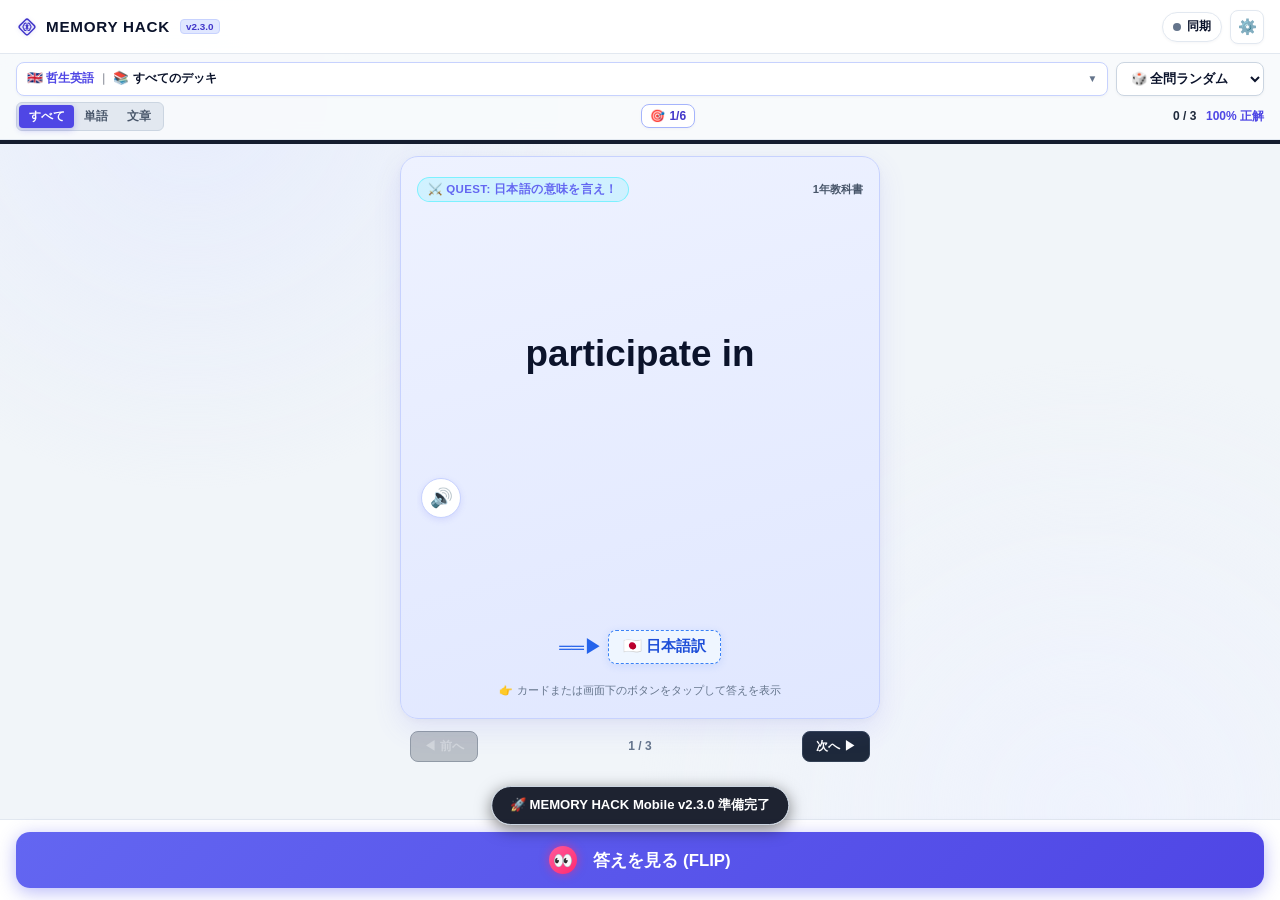
==== commit 000d8956: "chore: bump version to v2.3.0 and update service worker cache to ensure instant PWA refresh" ====
--- a/index.html
+++ b/index.html
@@ -22,7 +22,7 @@
   <meta http-equiv="Expires" content="0">
 
   <!-- Styles -->
-  <link rel="stylesheet" href="css/mobile.css?v=2.2.8">
+  <link rel="stylesheet" href="css/mobile.css?v=2.3.0">
 </head>
 <body>
 
@@ -49,7 +49,7 @@
           <img class="logo-muichiro" src="assets/muichiro_avatar.png" alt="時透無一郎">
         </span>
         <span class="brand-title">MEMORY HACK</span>
-        <span class="brand-ver-badge">v2.2.8</span>
+        <span class="brand-ver-badge">v2.3.0</span>
       </div>
 
       <div class="top-actions">
@@ -224,7 +224,7 @@
       <div class="modal-header">
         <div class="modal-title-wrap">
           <h3 class="modal-title">⚙️ 設定</h3>
-          <span class="modal-subtitle">MEMORY HACK Mobile v2.2.8</span>
+          <span class="modal-subtitle">MEMORY HACK Mobile v2.3.0</span>
         </div>
         <button class="modal-close-btn" onclick="App.closeModal('modal-settings')">✕</button>
       </div>
@@ -298,14 +298,14 @@
     </div>
   </div>
 
-  <!-- Scripts (Cache-busted with ?v=2.2.8) -->
-  <script src="js/config.js?v=2.2.8"></script>
-  <script src="js/storage.js?v=2.2.8"></script>
-  <script src="js/srs.js?v=2.2.8"></script>
-  <script src="js/hierarchy.js?v=2.2.8"></script>
-  <script src="js/audio.js?v=2.2.8"></script>
-  <script src="js/sync.js?v=2.2.8"></script>
-  <script src="js/study.js?v=2.2.8"></script>
-  <script src="js/app.js?v=2.2.8"></script>
+  <!-- Scripts (Cache-busted with ?v=2.3.0) -->
+  <script src="js/config.js?v=2.3.0"></script>
+  <script src="js/storage.js?v=2.3.0"></script>
+  <script src="js/srs.js?v=2.3.0"></script>
+  <script src="js/hierarchy.js?v=2.3.0"></script>
+  <script src="js/audio.js?v=2.3.0"></script>
+  <script src="js/sync.js?v=2.3.0"></script>
+  <script src="js/study.js?v=2.3.0"></script>
+  <script src="js/app.js?v=2.3.0"></script>
 </body>
 </html>
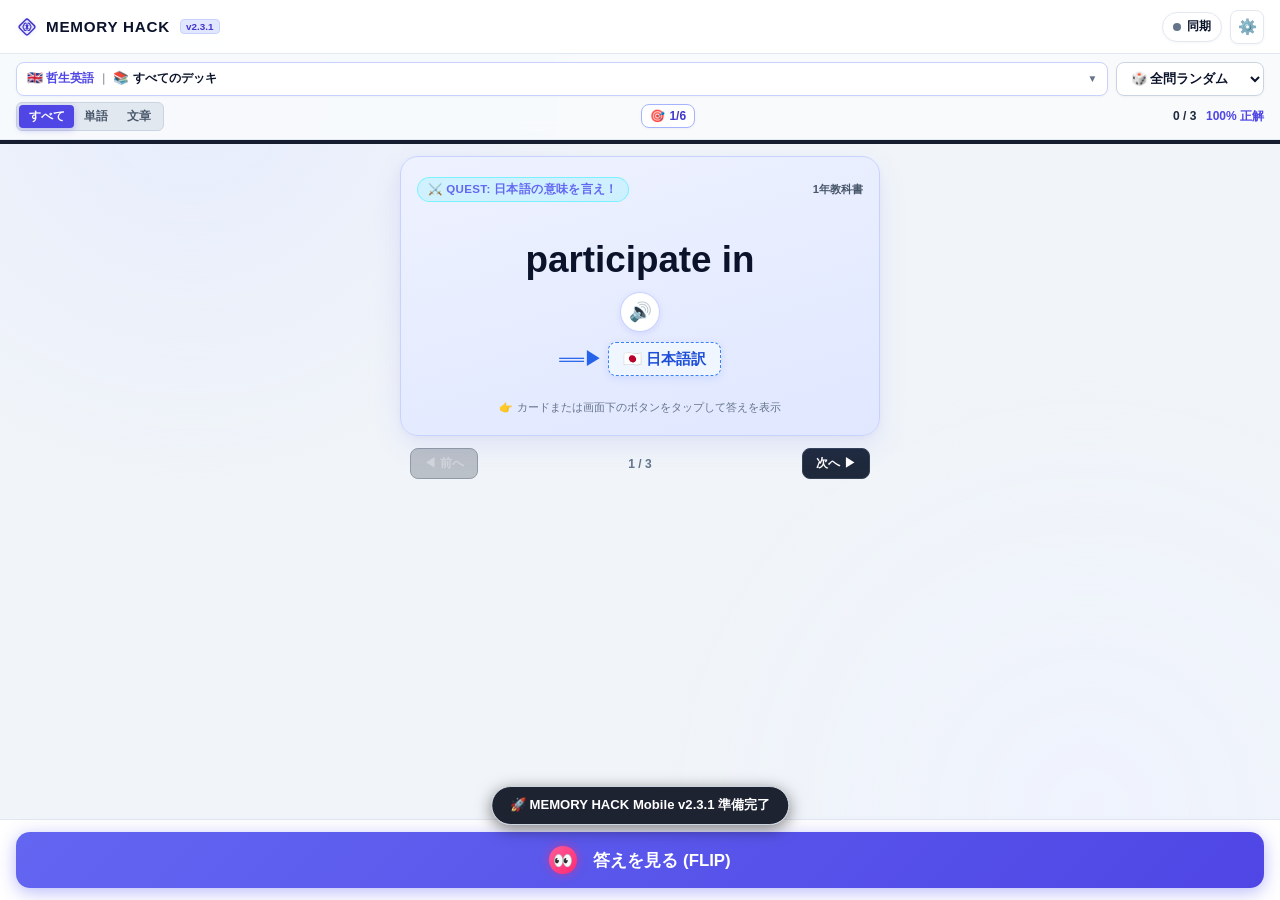
==== commit a5b24a5b: "feat: カードUIの余白バグ解消・文章左寄せ・整列クラス・発音ボタン及びガイド整備 (v2.3.1)" ====
--- a/index.html
+++ b/index.html
@@ -22,7 +22,7 @@
   <meta http-equiv="Expires" content="0">
 
   <!-- Styles -->
-  <link rel="stylesheet" href="css/mobile.css?v=2.3.0">
+  <link rel="stylesheet" href="css/mobile.css?v=2.3.1">
 </head>
 <body>
 
@@ -49,7 +49,7 @@
           <img class="logo-muichiro" src="assets/muichiro_avatar.png" alt="時透無一郎">
         </span>
         <span class="brand-title">MEMORY HACK</span>
-        <span class="brand-ver-badge">v2.3.0</span>
+        <span class="brand-ver-badge">v2.3.1</span>
       </div>
 
       <div class="top-actions">
@@ -224,7 +224,7 @@
       <div class="modal-header">
         <div class="modal-title-wrap">
           <h3 class="modal-title">⚙️ 設定</h3>
-          <span class="modal-subtitle">MEMORY HACK Mobile v2.3.0</span>
+          <span class="modal-subtitle">MEMORY HACK Mobile v2.3.1</span>
         </div>
         <button class="modal-close-btn" onclick="App.closeModal('modal-settings')">✕</button>
       </div>
@@ -298,14 +298,14 @@
     </div>
   </div>
 
-  <!-- Scripts (Cache-busted with ?v=2.3.0) -->
-  <script src="js/config.js?v=2.3.0"></script>
-  <script src="js/storage.js?v=2.3.0"></script>
-  <script src="js/srs.js?v=2.3.0"></script>
-  <script src="js/hierarchy.js?v=2.3.0"></script>
-  <script src="js/audio.js?v=2.3.0"></script>
-  <script src="js/sync.js?v=2.3.0"></script>
-  <script src="js/study.js?v=2.3.0"></script>
-  <script src="js/app.js?v=2.3.0"></script>
+  <!-- Scripts (Cache-busted with ?v=2.3.1) -->
+  <script src="js/config.js?v=2.3.1"></script>
+  <script src="js/storage.js?v=2.3.1"></script>
+  <script src="js/srs.js?v=2.3.1"></script>
+  <script src="js/hierarchy.js?v=2.3.1"></script>
+  <script src="js/audio.js?v=2.3.1"></script>
+  <script src="js/sync.js?v=2.3.1"></script>
+  <script src="js/study.js?v=2.3.1"></script>
+  <script src="js/app.js?v=2.3.1"></script>
 </body>
 </html>
--- a/css/mobile.css
+++ b/css/mobile.css
@@ -3480,7 +3480,7 @@
 }
 
 /* ==========================================================================
-   🎧 オートプレイヤーモード (Mobile v2.3.0)
+   🎧 オートプレイヤーモード (Mobile v2.3.1)
    ========================================================================== */
 .btn-auto-pause {
   background: linear-gradient(135deg, #0284c7, #0369a1) !important;
@@ -3512,3 +3512,20 @@
   margin-left: 4px;
 }
 
+/* ==========================================================================
+   v2.3.1: 文章=左 / 単語・熟語=中央（.card-prompt-text span の中央固定規則にも勝つ）
+   ========================================================================== */
+.card-prompt-text.align-left, .card-prompt-text.align-left span,
+.card-answer-main.align-left, .card-answer-sub.align-left { text-align: left !important; }
+.card-prompt-text.align-center, .card-prompt-text.align-center span,
+.card-answer-main.align-center, .card-answer-sub.align-center { text-align: center !important; }
+
+.card-answer-row.align-left { justify-content: flex-start; }
+.card-answer-row.align-left .card-answer-main { flex: 1 1 auto; min-width: 0; }
+.card-answer-row.align-center { justify-content: center; }
+
+.speaker-row { display: flex; width: 100%; margin-top: 8px; }
+.speaker-row.align-center { justify-content: center; }
+.speaker-row.align-left { justify-content: flex-start; }
+
+.card-prompt-container > .audio-prompt-box { margin: 0 auto; }
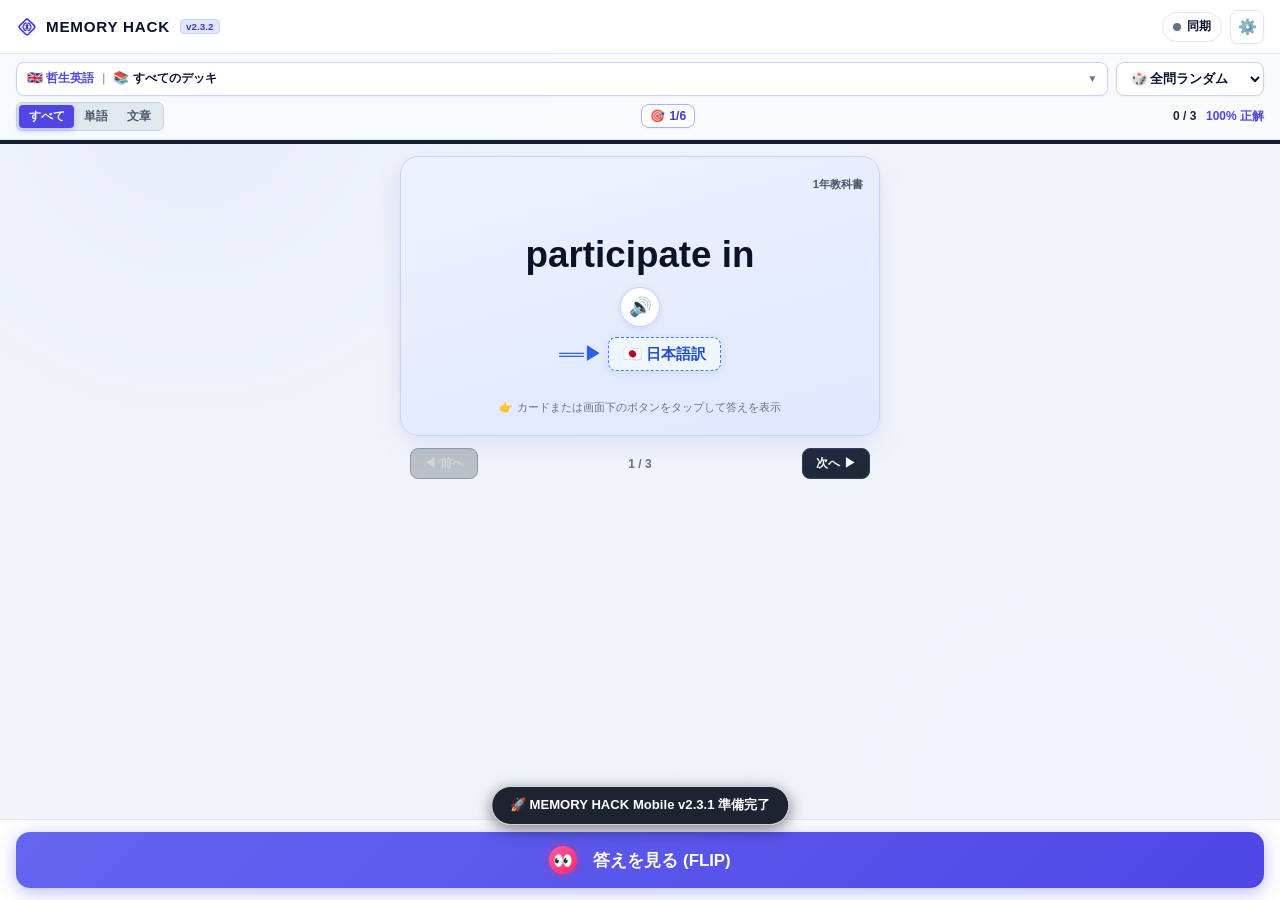
==== commit a2606dad: "feat: bump version to v2.3.2 and add card ui cleanup test suite" ====
--- a/index.html
+++ b/index.html
@@ -22,7 +22,7 @@
   <meta http-equiv="Expires" content="0">
 
   <!-- Styles -->
-  <link rel="stylesheet" href="css/mobile.css?v=2.3.1">
+  <link rel="stylesheet" href="css/mobile.css?v=2.3.2">
 </head>
 <body>
 
@@ -49,7 +49,7 @@
           <img class="logo-muichiro" src="assets/muichiro_avatar.png" alt="時透無一郎">
         </span>
         <span class="brand-title">MEMORY HACK</span>
-        <span class="brand-ver-badge">v2.3.1</span>
+        <span class="brand-ver-badge">v2.3.2</span>
       </div>
 
       <div class="top-actions">
@@ -224,7 +224,7 @@
       <div class="modal-header">
         <div class="modal-title-wrap">
           <h3 class="modal-title">⚙️ 設定</h3>
-          <span class="modal-subtitle">MEMORY HACK Mobile v2.3.1</span>
+          <span class="modal-subtitle">MEMORY HACK Mobile v2.3.2</span>
         </div>
         <button class="modal-close-btn" onclick="App.closeModal('modal-settings')">✕</button>
       </div>
@@ -298,14 +298,14 @@
     </div>
   </div>
 
-  <!-- Scripts (Cache-busted with ?v=2.3.1) -->
-  <script src="js/config.js?v=2.3.1"></script>
-  <script src="js/storage.js?v=2.3.1"></script>
-  <script src="js/srs.js?v=2.3.1"></script>
-  <script src="js/hierarchy.js?v=2.3.1"></script>
-  <script src="js/audio.js?v=2.3.1"></script>
-  <script src="js/sync.js?v=2.3.1"></script>
-  <script src="js/study.js?v=2.3.1"></script>
-  <script src="js/app.js?v=2.3.1"></script>
+  <!-- Scripts (Cache-busted with ?v=2.3.2) -->
+  <script src="js/config.js?v=2.3.2"></script>
+  <script src="js/storage.js?v=2.3.2"></script>
+  <script src="js/srs.js?v=2.3.2"></script>
+  <script src="js/hierarchy.js?v=2.3.2"></script>
+  <script src="js/audio.js?v=2.3.2"></script>
+  <script src="js/sync.js?v=2.3.2"></script>
+  <script src="js/study.js?v=2.3.2"></script>
+  <script src="js/app.js?v=2.3.2"></script>
 </body>
 </html>
--- a/css/mobile.css
+++ b/css/mobile.css
@@ -474,7 +474,7 @@
 .card-top-info {
   display: flex;
   align-items: center;
-  justify-content: space-between;
+  justify-content: flex-end;
   margin-bottom: 1rem;
 }
 
@@ -3155,6 +3155,7 @@
   gap: 8px 16px;
   margin-bottom: 6px;
   padding: 4px 0;
+  width: 100%;
 }
 
 .kanji-answer-item {
@@ -3164,7 +3165,7 @@
 }
 
 .kanji-answer-label {
-  font-size: 0.9rem;
+  font-size: 0.8rem;
   font-weight: 600;
   color: #94a3b8; /* スレートグレー（控えめサイズ） */
   letter-spacing: 0.04em;
@@ -3172,8 +3173,8 @@
 }
 
 .kanji-answer-val {
-  font-size: 1.75rem;
-  font-weight: 800;
+  font-size: 2rem;
+  font-weight: 900;
   color: #ffffff; /* 高輝度ホワイト */
   text-shadow: 0 0 14px rgba(56, 189, 248, 0.5), 0 0 24px rgba(56, 189, 248, 0.25); /* 光彩 */
   letter-spacing: 0.04em;
@@ -3186,8 +3187,12 @@
 }
 
 [data-theme="bloxfruits"] .kanji-answer-val {
-  color: #ffffff;
-  text-shadow: 0 0 16px rgba(56, 189, 248, 0.65), 0 0 28px rgba(14, 165, 233, 0.35);
+  color: #ffd24a;
+  text-shadow: 0 0 16px rgba(255, 210, 74, 0.45);
+}
+
+[data-theme="bloxfruits"] .reading-val {
+  color: #ffd24a;
 }
 
 /* dark テーマでの視認性 */
@@ -3196,8 +3201,12 @@
 }
 
 [data-theme="dark"] .kanji-answer-val {
-  color: #ffffff;
-  text-shadow: 0 0 14px rgba(56, 189, 248, 0.5);
+  color: #7dd3fc;
+  text-shadow: 0 0 14px rgba(125, 211, 252, 0.4);
+}
+
+[data-theme="dark"] .reading-val {
+  color: #7dd3fc;
 }
 
 /* ライトテーマ対応: 保護色化（白飛び）防止・高コントラスト定義 */
@@ -3206,8 +3215,12 @@
 }
 
 [data-theme="light"] .kanji-answer-val {
-  color: #0f172a !important; /* スレートダーク高コントラスト */
-  text-shadow: 0 1px 2px rgba(0, 0, 0, 0.08) !important;
+  color: #4338ca !important; /* インディゴ高コントラスト */
+  text-shadow: none !important;
+}
+
+[data-theme="light"] .reading-val {
+  color: #4338ca !important;
 }
 
 /* Muichiro Theme: High-contrast slate overrides */
@@ -3216,8 +3229,12 @@
 }
 
 [data-theme="muichiro"] .kanji-answer-val {
-  color: #0f172a !important; /* Slate dark contrast */
+  color: #0f766e !important; /* ティール高コントラスト */
   text-shadow: none !important;
+}
+
+[data-theme="muichiro"] .reading-val {
+  color: #0f766e !important;
 }
 
 [data-theme="muichiro"] .kanji-sentence-answer-flow {
@@ -3264,35 +3281,55 @@
   user-select: none;
 }
 
+.card-prompt-target .target-kanji-huge,
+.card-answer-main .target-kanji-huge {
+  display: block;
+  width: 100%;
+  text-align: center;
+  white-space: normal;
+}
+
 .kanji-readings-grid {
   display: grid;
-  grid-template-columns: auto 1fr;
+  grid-template-columns: auto auto;
+  justify-content: center;
   gap: 6px 12px;
+  column-gap: 10px;
   background: rgba(15, 23, 42, 0.4);
   padding: 10px 14px;
   border-radius: 8px;
   border: 1px solid rgba(255, 255, 255, 0.08);
   font-size: 0.92rem;
   text-align: left;
-  margin: 8px 0;
+  margin: 8px auto;
   color: #e2e8f0;
-  width: 100%;
+  width: fit-content;
+  max-width: 100%;
   box-sizing: border-box;
 }
 
 .reading-tag-on {
+  font-size: 0.8rem;
   color: #f59e0b;
   font-weight: bold;
 }
 
 .reading-tag-kun {
+  font-size: 0.8rem;
   color: #38bdf8;
   font-weight: bold;
 }
 
 .reading-tag-mean {
+  font-size: 0.8rem;
   color: #10b981;
   font-weight: bold;
+}
+
+.reading-val {
+  font-size: 1.3rem;
+  font-weight: 800;
+  line-height: 1.25;
 }
 
 .kanji-sentence-box {
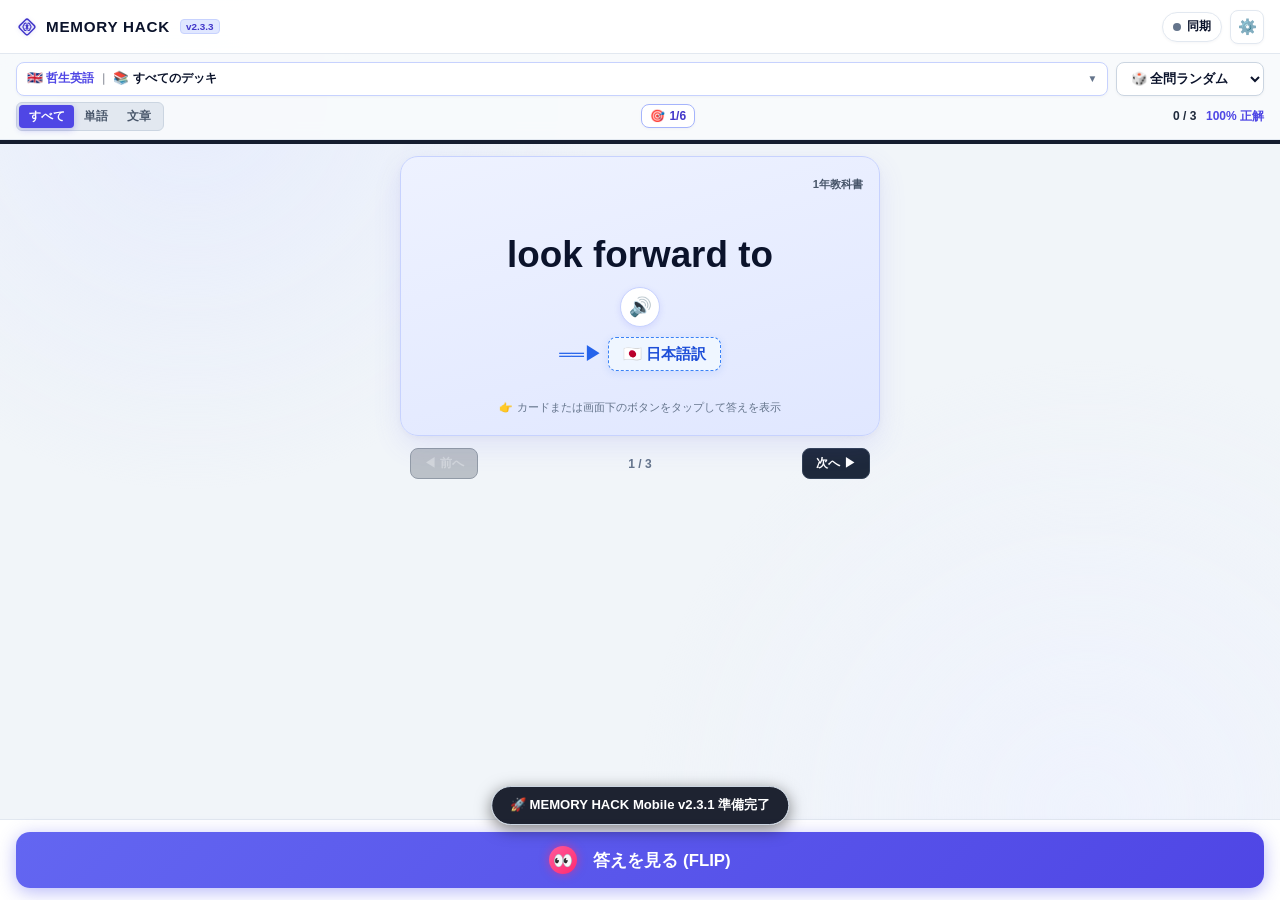
==== commit 53e40985: "chore: bump version to v2.3.3 and update cache busters" ====
--- a/index.html
+++ b/index.html
@@ -22,7 +22,7 @@
   <meta http-equiv="Expires" content="0">
 
   <!-- Styles -->
-  <link rel="stylesheet" href="css/mobile.css?v=2.3.2">
+  <link rel="stylesheet" href="css/mobile.css?v=2.3.3">
 </head>
 <body>
 
@@ -49,7 +49,7 @@
           <img class="logo-muichiro" src="assets/muichiro_avatar.png" alt="時透無一郎">
         </span>
         <span class="brand-title">MEMORY HACK</span>
-        <span class="brand-ver-badge">v2.3.2</span>
+        <span class="brand-ver-badge">v2.3.3</span>
       </div>
 
       <div class="top-actions">
@@ -224,7 +224,7 @@
       <div class="modal-header">
         <div class="modal-title-wrap">
           <h3 class="modal-title">⚙️ 設定</h3>
-          <span class="modal-subtitle">MEMORY HACK Mobile v2.3.2</span>
+          <span class="modal-subtitle">MEMORY HACK Mobile v2.3.3</span>
         </div>
         <button class="modal-close-btn" onclick="App.closeModal('modal-settings')">✕</button>
       </div>
@@ -298,14 +298,14 @@
     </div>
   </div>
 
-  <!-- Scripts (Cache-busted with ?v=2.3.2) -->
-  <script src="js/config.js?v=2.3.2"></script>
-  <script src="js/storage.js?v=2.3.2"></script>
-  <script src="js/srs.js?v=2.3.2"></script>
-  <script src="js/hierarchy.js?v=2.3.2"></script>
-  <script src="js/audio.js?v=2.3.2"></script>
-  <script src="js/sync.js?v=2.3.2"></script>
-  <script src="js/study.js?v=2.3.2"></script>
-  <script src="js/app.js?v=2.3.2"></script>
+  <!-- Scripts (Cache-busted with ?v=2.3.3) -->
+  <script src="js/config.js?v=2.3.3"></script>
+  <script src="js/storage.js?v=2.3.3"></script>
+  <script src="js/srs.js?v=2.3.3"></script>
+  <script src="js/hierarchy.js?v=2.3.3"></script>
+  <script src="js/audio.js?v=2.3.3"></script>
+  <script src="js/sync.js?v=2.3.3"></script>
+  <script src="js/study.js?v=2.3.3"></script>
+  <script src="js/app.js?v=2.3.3"></script>
 </body>
 </html>
--- a/css/mobile.css
+++ b/css/mobile.css
@@ -20,6 +20,8 @@
   --color-text-main: #f1f5f9;
   --color-text-sub: #94a3b8;
   --color-text-muted: #64748b;
+
+  --kanji-line-gap: 1.1rem;
 
   --safe-top: env(safe-area-inset-top, 0px);
   --safe-bottom: env(safe-area-inset-bottom, 0px);
@@ -1255,7 +1257,7 @@
 
 .hierarchy-tier0-pills {
   display: flex;
-  gap: 8px;
+  gap: 6px;
   overflow-x: auto;
   padding-bottom: 4px;
   scrollbar-width: none;
@@ -1267,17 +1269,22 @@
 }
 
 .tier0-pill {
+  position: relative;
   display: inline-flex;
-  align-items: center;
-  gap: 6px;
+  flex-direction: column;
+  align-items: center;
+  gap: 3px;
+  flex: 0 0 calc((100% - 12px) / 3);
+  min-width: 0;
+  box-sizing: border-box;
   background: rgba(15, 23, 42, 0.75);
   border: 1px solid rgba(255, 255, 255, 0.15);
-  border-radius: 20px;
-  padding: 6px 12px;
+  border-radius: 14px;
+  padding: 6px 4px;
   font-size: 0.82rem;
   font-weight: 600;
   color: #cbd5e1;
-  white-space: nowrap;
+  white-space: normal;
   cursor: pointer;
   transition: all 0.2s cubic-bezier(0.4, 0, 0.2, 1);
   flex-shrink: 0;
@@ -1298,18 +1305,33 @@
   box-shadow: 0 0 10px rgba(56, 189, 248, 0.35);
 }
 
+.tier0-pill-top {
+  display: flex;
+  align-items: center;
+  justify-content: center;
+  gap: 4px;
+}
+
 .tier0-pill-icon {
   font-size: 0.95rem;
   line-height: 1;
 }
 
 .tier0-pill-name {
-  font-size: 0.82rem;
+  font-size: 0.72rem;
   font-weight: 700;
+  line-height: 1.25;
+  text-align: center;
+  display: -webkit-box;
+  -webkit-line-clamp: 2;
+  -webkit-box-orient: vertical;
+  overflow: hidden;
+  overflow-wrap: anywhere;
+  min-height: 2.5em;
 }
 
 .tier0-pill-count {
-  font-size: 0.72rem;
+  font-size: 0.68rem;
   color: #94a3b8;
   font-weight: 500;
 }
@@ -1319,6 +1341,9 @@
 }
 
 .tier0-pill-check {
+  position: absolute;
+  top: 3px;
+  right: 6px;
   font-size: 0.75rem;
   color: #38bdf8;
   font-weight: bold;
@@ -3345,21 +3370,71 @@
   box-sizing: border-box;
 }
 
-.kanji-prompt-reading,
+/* 読→字・漢字カード表面の等間隔レイアウト (v2.3.3) */
+.kanji-prompt-container {
+  display: flex;
+  flex-direction: column;
+  align-items: center;
+  gap: var(--kanji-line-gap, 1.1rem);
+}
+
+.kanji-prompt-container .card-prompt-target {
+  margin: 0;
+  display: flex;
+  flex-direction: column;
+  align-items: center;
+  gap: var(--kanji-line-gap, 1.1rem);
+}
+
+.kanji-prompt-container .card-target-guide {
+  margin-top: 0;
+}
+
+.kanji-prompt-reading {
+  font-size: 0.85rem;
+  font-weight: 600;
+  color: #38bdf8;
+  text-align: center;
+  padding: 0;
+  white-space: normal;
+}
+
+.kanji-reading-label {
+  font-size: 0.85rem;
+  font-weight: 600;
+  color: #94a3b8;
+}
+
+.kanji-reading-value {
+  font-size: 2.3rem;
+  font-weight: 900;
+  letter-spacing: 0.04em;
+  color: #fbbf24;
+}
+
+.kanji-prompt-meaning {
+  font-size: 0.95rem;
+  color: #94a3b8;
+  text-align: center;
+  margin-top: 0;
+  white-space: normal;
+}
+
 .kanji-compound-reading-prompt {
   font-size: 1.6rem;
   font-weight: bold;
   color: #38bdf8;
   text-align: center;
   padding: 8px 0;
-}
-
-.kanji-prompt-meaning,
+  white-space: normal;
+}
+
 .kanji-compound-meaning {
   font-size: 0.95rem;
   color: #94a3b8;
   text-align: center;
   margin-top: 2px;
+  white-space: normal;
 }
 
 .kanji-compound-prompt,
@@ -3370,6 +3445,7 @@
   letter-spacing: 0.08em;
   text-align: center;
   padding: 8px 0;
+  white-space: normal;
 }
 
 .kanji-compound-reading-answer,
@@ -3378,6 +3454,7 @@
   font-weight: bold;
   color: #38bdf8;
   text-align: center;
+  white-space: normal;
 }
 
 .kanji-target-sub-box,
@@ -3386,6 +3463,7 @@
   color: #94a3b8;
   margin-top: 8px;
   text-align: center;
+  white-space: normal;
 }
 
 .kanji-target-sub-char {
@@ -3404,6 +3482,16 @@
   color: #f8fafc;
   margin-top: 4px;
   text-align: center;
+  white-space: normal;
+}
+
+/* bloxfruits テーマ (v2.3.3) */
+[data-theme="bloxfruits"] .kanji-reading-label {
+  color: #94a3b8;
+}
+
+[data-theme="bloxfruits"] .kanji-reading-value {
+  color: #ffd24a;
 }
 
 /* 無一郎テーマ: 漢字カード高視認性スタイル (白飛び防止・濃色スレート) */
@@ -3434,6 +3522,14 @@
   text-shadow: none !important;
 }
 
+[data-theme="muichiro"] .kanji-reading-label {
+  color: #475569 !important;
+}
+
+[data-theme="muichiro"] .kanji-reading-value {
+  color: #0f766e !important;
+}
+
 [data-theme="muichiro"] .kanji-prompt-meaning,
 [data-theme="muichiro"] .kanji-compound-meaning,
 [data-theme="muichiro"] .kanji-target-sub-box,
@@ -3493,6 +3589,14 @@
 [data-theme="light"] .kanji-sentence-reading-answer {
   color: #4f46e5 !important;
   text-shadow: none !important;
+}
+
+[data-theme="light"] .kanji-reading-label {
+  color: #475569 !important;
+}
+
+[data-theme="light"] .kanji-reading-value {
+  color: #4338ca !important;
 }
 
 [data-theme="light"] .kanji-prompt-meaning,
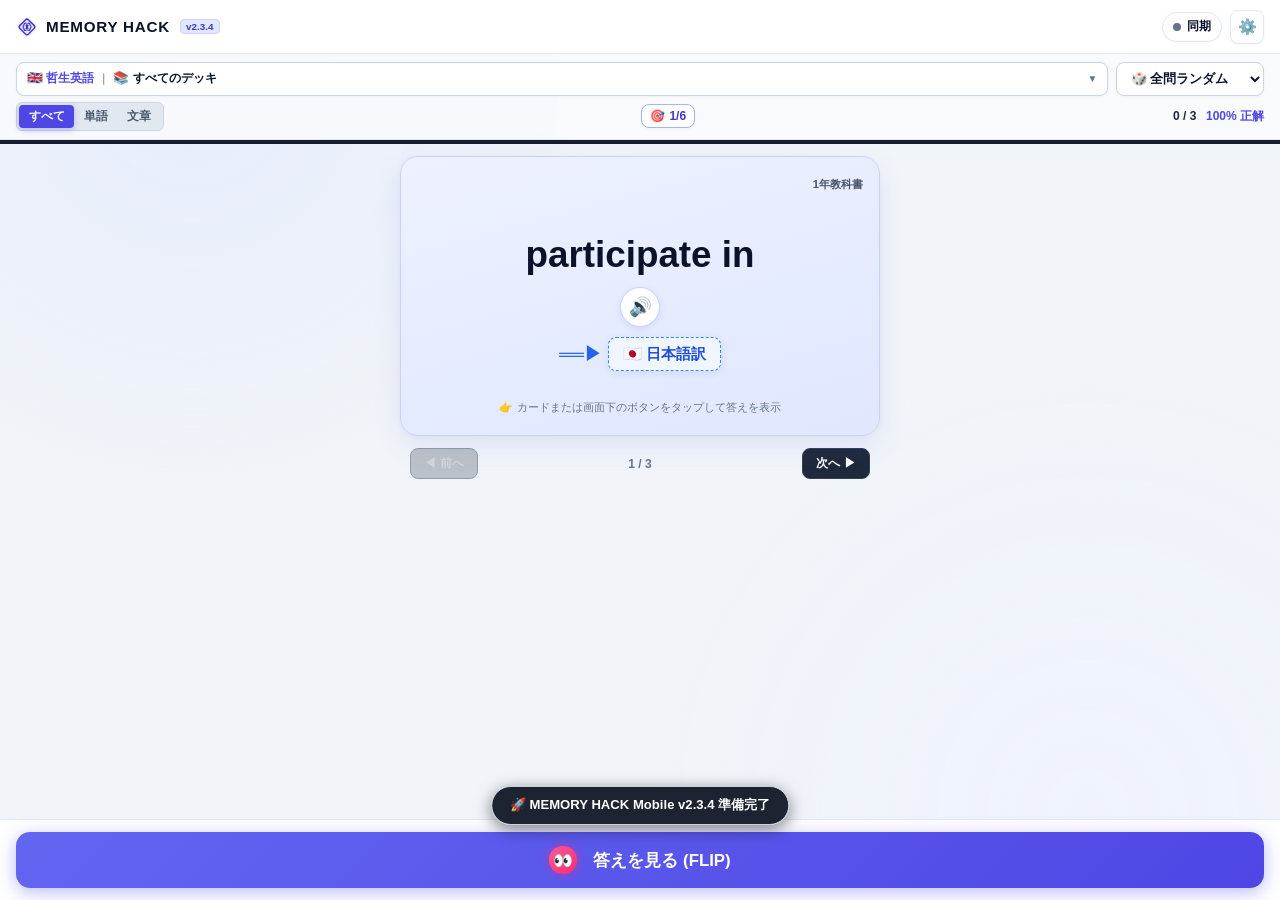
==== commit 676b3115: "feat: v2.3.4 音声発話の再生速度コントロール機能とLocalStorage永続化の実装" ====
--- a/index.html
+++ b/index.html
@@ -22,7 +22,7 @@
   <meta http-equiv="Expires" content="0">
 
   <!-- Styles -->
-  <link rel="stylesheet" href="css/mobile.css?v=2.3.3">
+  <link rel="stylesheet" href="css/mobile.css?v=2.3.4">
 </head>
 <body>
 
@@ -49,7 +49,7 @@
           <img class="logo-muichiro" src="assets/muichiro_avatar.png" alt="時透無一郎">
         </span>
         <span class="brand-title">MEMORY HACK</span>
-        <span class="brand-ver-badge">v2.3.3</span>
+        <span class="brand-ver-badge">v2.3.4</span>
       </div>
 
       <div class="top-actions">
@@ -224,62 +224,81 @@
       <div class="modal-header">
         <div class="modal-title-wrap">
           <h3 class="modal-title">⚙️ 設定</h3>
-          <span class="modal-subtitle">MEMORY HACK Mobile v2.3.3</span>
+          <span class="modal-subtitle">MEMORY HACK Mobile v2.3.4</span>
         </div>
         <button class="modal-close-btn" onclick="App.closeModal('modal-settings')">✕</button>
       </div>
 
-      <div class="form-group">
-        <label class="form-label">Master System (GAS Webhook URL)</label>
-        <input type="url" id="setting-webhook-url" class="form-input" placeholder="https://script.google.com/macros/s/..." />
-        <small style="color: var(--color-text-muted); font-size: 0.7rem; margin-top: 2px;">
-          ※ 親PC（Master System）と同じGAS URLを指定することで、カードデータが自動受信されます。
-        </small>
-      </div>
-
-      <div class="form-group" style="margin-top: 0.5rem;">
-        <label class="form-checkbox-label">
-          <input type="checkbox" id="setting-auto-audio" checked />
-          <span>🔊 音声を自動再生する (リスニング出題時・解答表示時)</span>
-        </label>
-      </div>
-
-      <!-- 利用者プロファイル設定 (家族マルチアカウント仕分け) -->
-      <div class="form-group" style="margin-top: 0.8rem; padding-top: 0.8rem; border-top: 1px solid var(--border-color);">
-        <label class="form-label" style="font-weight: 700; color: var(--color-cyan);">👤 このスマホの利用者 (プロファイル)</label>
-        <select id="setting-device-profile" class="mobile-select" style="width: 100%; margin-top: 4px;">
-          <option value="all">🌐 すべて (全員分の教材を受信)</option>
-          <option value="father">👑 自分 (哲生)</option>
-          <option value="son">👦 息子 (陽哲)</option>
-          <option value="daughter">👧 娘 (恵蓮)</option>
-          <option value="mother">👩 妻</option>
-          <option value="guest">🌐 外部</option>
-        </select>
-        <small style="color: var(--color-text-muted); font-size: 0.7rem; margin-top: 2px; display: block;">
-          ※ 設定後、「同期」を押すと、指定したメンバー宛ての教材だけに自動仕分けされます。
-        </small>
-      </div>
-
-      <!-- テーマ設定 -->
-      <div class="form-group" style="margin-top: 0.8rem; padding-top: 0.8rem; border-top: 1px solid var(--border-color);">
-        <label class="form-label" style="font-weight: 700; color: var(--color-cyan);">🎨 ビジュアルテーマ</label>
-        <select id="setting-mobile-theme" class="mobile-select" style="width: 100%; margin-top: 4px;" onchange="App.applyTheme(this.value)">
-          <option value="light">ライト</option>
-          <option value="dark">ダーク</option>
-          <option value="bloxfruits">Roblox</option>
-          <option value="muichiro">鬼滅（無一郎）</option>
-        </select>
-      </div>
-<div class="form-group" style="margin-top: 1rem; padding-top: 0.8rem; border-top: 1px solid var(--color-border);">
-        <label class="form-label" style="color: var(--color-accent-blue);">🔄 アプリの強制最新化</label>
-        <button type="button" class="btn-modal-action" style="width: 100%; border-color: var(--color-accent-blue); color: var(--color-accent-blue);" onclick="App.forceRefresh()">
-          🗑️ キャッシュを全消去して最新版を取得
-        </button>
-        <small style="color: var(--color-text-muted); font-size: 0.7rem; margin-top: 4px; display: block;">
-          ※ カードの表示が変わらないなど、端末の古いキャッシュが残っている場合に実行してください。
-        </small>
-      </div>
-
+      <div class="modal-settings-body">
+        <!-- ① ビジュアルテーマ -->
+        <div class="form-group">
+          <label class="form-label" style="font-weight: 700; color: var(--color-cyan);">🎨 ビジュアルテーマ</label>
+          <select id="setting-mobile-theme" class="mobile-select" style="width: 100%; margin-top: 4px;" onchange="App.applyTheme(this.value)">
+            <option value="light">ライト</option>
+            <option value="dark">ダーク</option>
+            <option value="bloxfruits">Roblox</option>
+            <option value="muichiro">鬼滅（無一郎）</option>
+          </select>
+        </div>
+
+        <!-- ② スマホ利用者 (プロファイル) -->
+        <div class="form-group" style="margin-top: 0.8rem; padding-top: 0.8rem; border-top: 1px solid var(--border-color);">
+          <label class="form-label" style="font-weight: 700; color: var(--color-cyan);">👤 このスマホの利用者 (プロファイル)</label>
+          <select id="setting-device-profile" class="mobile-select" style="width: 100%; margin-top: 4px;">
+            <option value="all">🌐 すべて (全員分の教材を受信)</option>
+            <option value="father">👑 自分 (哲生)</option>
+            <option value="son">👦 息子 (陽哲)</option>
+            <option value="daughter">👧 娘 (恵蓮)</option>
+            <option value="mother">👩 妻</option>
+            <option value="guest">🌐 外部</option>
+          </select>
+          <small style="color: var(--color-text-muted); font-size: 0.7rem; margin-top: 2px; display: block;">
+            ※ 設定後、「同期」を押すと、指定したメンバー宛ての教材だけに自動仕分けされます。
+          </small>
+        </div>
+
+        <!-- ③ 音声設定ブロック (自動再生 ＆ 発話速度コントロール) -->
+        <div class="form-group" style="margin-top: 0.8rem; padding-top: 0.8rem; border-top: 1px solid var(--border-color);">
+          <label class="form-checkbox-label">
+            <input type="checkbox" id="setting-auto-audio" checked />
+            <span>🔊 音声を自動再生する (リスニング出題時・解答表示時)</span>
+          </label>
+          <div style="margin-top: 0.75rem;">
+            <div style="display: flex; justify-content: space-between; align-items: center; margin-bottom: 4px;">
+              <label for="setting-tts-rate" class="form-label" style="font-weight: 600; font-size: 0.82rem; margin: 0;">🗣️ 音声の再生速度</label>
+              <span id="setting-tts-rate-val" style="font-weight: 700; font-size: 0.85rem; color: var(--color-cyan, #06b6d4);">0.90x</span>
+            </div>
+            <input type="range" id="setting-tts-rate" min="0.6" max="1.4" step="0.05" value="0.9" style="width: 100%; accent-color: var(--color-cyan, #06b6d4); cursor: pointer;" />
+            <div style="display: flex; justify-content: space-between; font-size: 0.65rem; color: var(--color-text-muted, #94a3b8); margin-top: 2px;">
+              <span>ゆっくり (0.6x)</span>
+              <span>標準 (0.9x)</span>
+              <span>高速 (1.4x)</span>
+            </div>
+          </div>
+        </div>
+
+        <!-- ④ キャッシュ全消去 -->
+        <div class="form-group" style="margin-top: 0.8rem; padding-top: 0.8rem; border-top: 1px solid var(--border-color);">
+          <label class="form-label" style="color: var(--color-accent-blue);">🔄 アプリの強制最新化</label>
+          <button type="button" class="btn-modal-action" style="width: 100%; border-color: var(--color-accent-blue); color: var(--color-accent-blue);" onclick="App.forceRefresh()">
+            🗑️ キャッシュを全消去して最新版を取得
+          </button>
+          <small style="color: var(--color-text-muted); font-size: 0.7rem; margin-top: 4px; display: block;">
+            ※ カードの表示が変わらないなど、端末の古いキャッシュが残っている場合に実行してください。
+          </small>
+        </div>
+
+        <!-- ⑤ GAS URL -->
+        <div class="form-group" style="margin-top: 0.8rem; padding-top: 0.8rem; border-top: 1px solid var(--border-color);">
+          <label class="form-label">Master System (GAS Webhook URL)</label>
+          <input type="url" id="setting-webhook-url" class="form-input" placeholder="https://script.google.com/macros/s/..." />
+          <small style="color: var(--color-text-muted); font-size: 0.7rem; margin-top: 2px; display: block;">
+            ※ 親PC（Master System）と同じGAS URLを指定することで、カードデータが自動受信されます。
+          </small>
+        </div>
+      </div>
+
+      <!-- ⑥ キャンセル・保存ボタンバー -->
       <div class="modal-actions-bar" style="margin-top: 1rem;">
         <button class="btn-modal-action" onclick="App.closeModal('modal-settings')">キャンセル</button>
         <button class="btn-modal-action primary" onclick="App.saveSettings()">保存する</button>
@@ -298,14 +317,14 @@
     </div>
   </div>
 
-  <!-- Scripts (Cache-busted with ?v=2.3.3) -->
-  <script src="js/config.js?v=2.3.3"></script>
-  <script src="js/storage.js?v=2.3.3"></script>
-  <script src="js/srs.js?v=2.3.3"></script>
-  <script src="js/hierarchy.js?v=2.3.3"></script>
-  <script src="js/audio.js?v=2.3.3"></script>
-  <script src="js/sync.js?v=2.3.3"></script>
-  <script src="js/study.js?v=2.3.3"></script>
-  <script src="js/app.js?v=2.3.3"></script>
+  <!-- Scripts (Cache-busted with ?v=2.3.4) -->
+  <script src="js/config.js?v=2.3.4"></script>
+  <script src="js/storage.js?v=2.3.4"></script>
+  <script src="js/srs.js?v=2.3.4"></script>
+  <script src="js/hierarchy.js?v=2.3.4"></script>
+  <script src="js/audio.js?v=2.3.4"></script>
+  <script src="js/sync.js?v=2.3.4"></script>
+  <script src="js/study.js?v=2.3.4"></script>
+  <script src="js/app.js?v=2.3.4"></script>
 </body>
 </html>
--- a/css/mobile.css
+++ b/css/mobile.css
@@ -962,6 +962,28 @@
   font-size: 0.85rem;
   color: #f1f5f9;
   cursor: pointer;
+}
+
+/* ==========================================================================
+   Modal Settings: Pinned Footer Layout (設定モーダル固定フッター)
+   ========================================================================== */
+#modal-settings .modal-sheet {
+  overflow: hidden;
+}
+
+#modal-settings .modal-header {
+  flex-shrink: 0;
+}
+
+#modal-settings .modal-settings-body {
+  flex: 1 1 auto;
+  min-height: 0;
+  overflow-y: auto;
+  padding: 0 8px;
+}
+
+#modal-settings .modal-actions-bar {
+  flex-shrink: 0;
 }
 
 /* Toast */
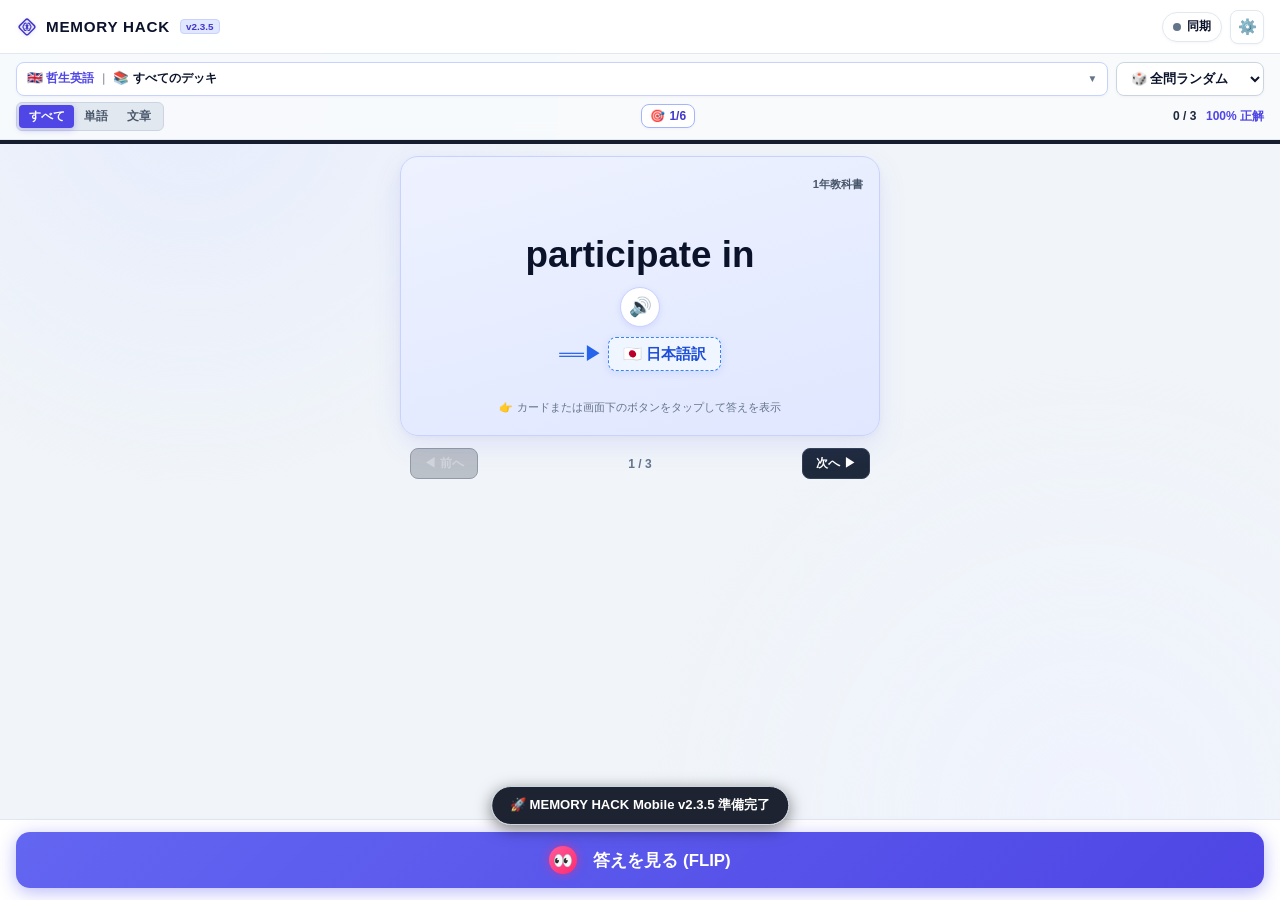
==== commit 8e9ae6c0: "feat: v2.3.5 ゼロディペンデンシー堅牢化音声エンジン & Sentence Chunking実装" ====
--- a/index.html
+++ b/index.html
@@ -22,7 +22,7 @@
   <meta http-equiv="Expires" content="0">
 
   <!-- Styles -->
-  <link rel="stylesheet" href="css/mobile.css?v=2.3.4">
+  <link rel="stylesheet" href="css/mobile.css?v=2.3.5">
 </head>
 <body>
 
@@ -49,7 +49,7 @@
           <img class="logo-muichiro" src="assets/muichiro_avatar.png" alt="時透無一郎">
         </span>
         <span class="brand-title">MEMORY HACK</span>
-        <span class="brand-ver-badge">v2.3.4</span>
+        <span class="brand-ver-badge">v2.3.5</span>
       </div>
 
       <div class="top-actions">
@@ -224,7 +224,7 @@
       <div class="modal-header">
         <div class="modal-title-wrap">
           <h3 class="modal-title">⚙️ 設定</h3>
-          <span class="modal-subtitle">MEMORY HACK Mobile v2.3.4</span>
+          <span class="modal-subtitle">MEMORY HACK Mobile v2.3.5</span>
         </div>
         <button class="modal-close-btn" onclick="App.closeModal('modal-settings')">✕</button>
       </div>
@@ -317,14 +317,14 @@
     </div>
   </div>
 
-  <!-- Scripts (Cache-busted with ?v=2.3.4) -->
-  <script src="js/config.js?v=2.3.4"></script>
-  <script src="js/storage.js?v=2.3.4"></script>
-  <script src="js/srs.js?v=2.3.4"></script>
-  <script src="js/hierarchy.js?v=2.3.4"></script>
-  <script src="js/audio.js?v=2.3.4"></script>
-  <script src="js/sync.js?v=2.3.4"></script>
-  <script src="js/study.js?v=2.3.4"></script>
-  <script src="js/app.js?v=2.3.4"></script>
+  <!-- Scripts (Cache-busted with ?v=2.3.5) -->
+  <script src="js/config.js?v=2.3.5"></script>
+  <script src="js/storage.js?v=2.3.5"></script>
+  <script src="js/srs.js?v=2.3.5"></script>
+  <script src="js/hierarchy.js?v=2.3.5"></script>
+  <script src="js/audio.js?v=2.3.5"></script>
+  <script src="js/sync.js?v=2.3.5"></script>
+  <script src="js/study.js?v=2.3.5"></script>
+  <script src="js/app.js?v=2.3.5"></script>
 </body>
 </html>
